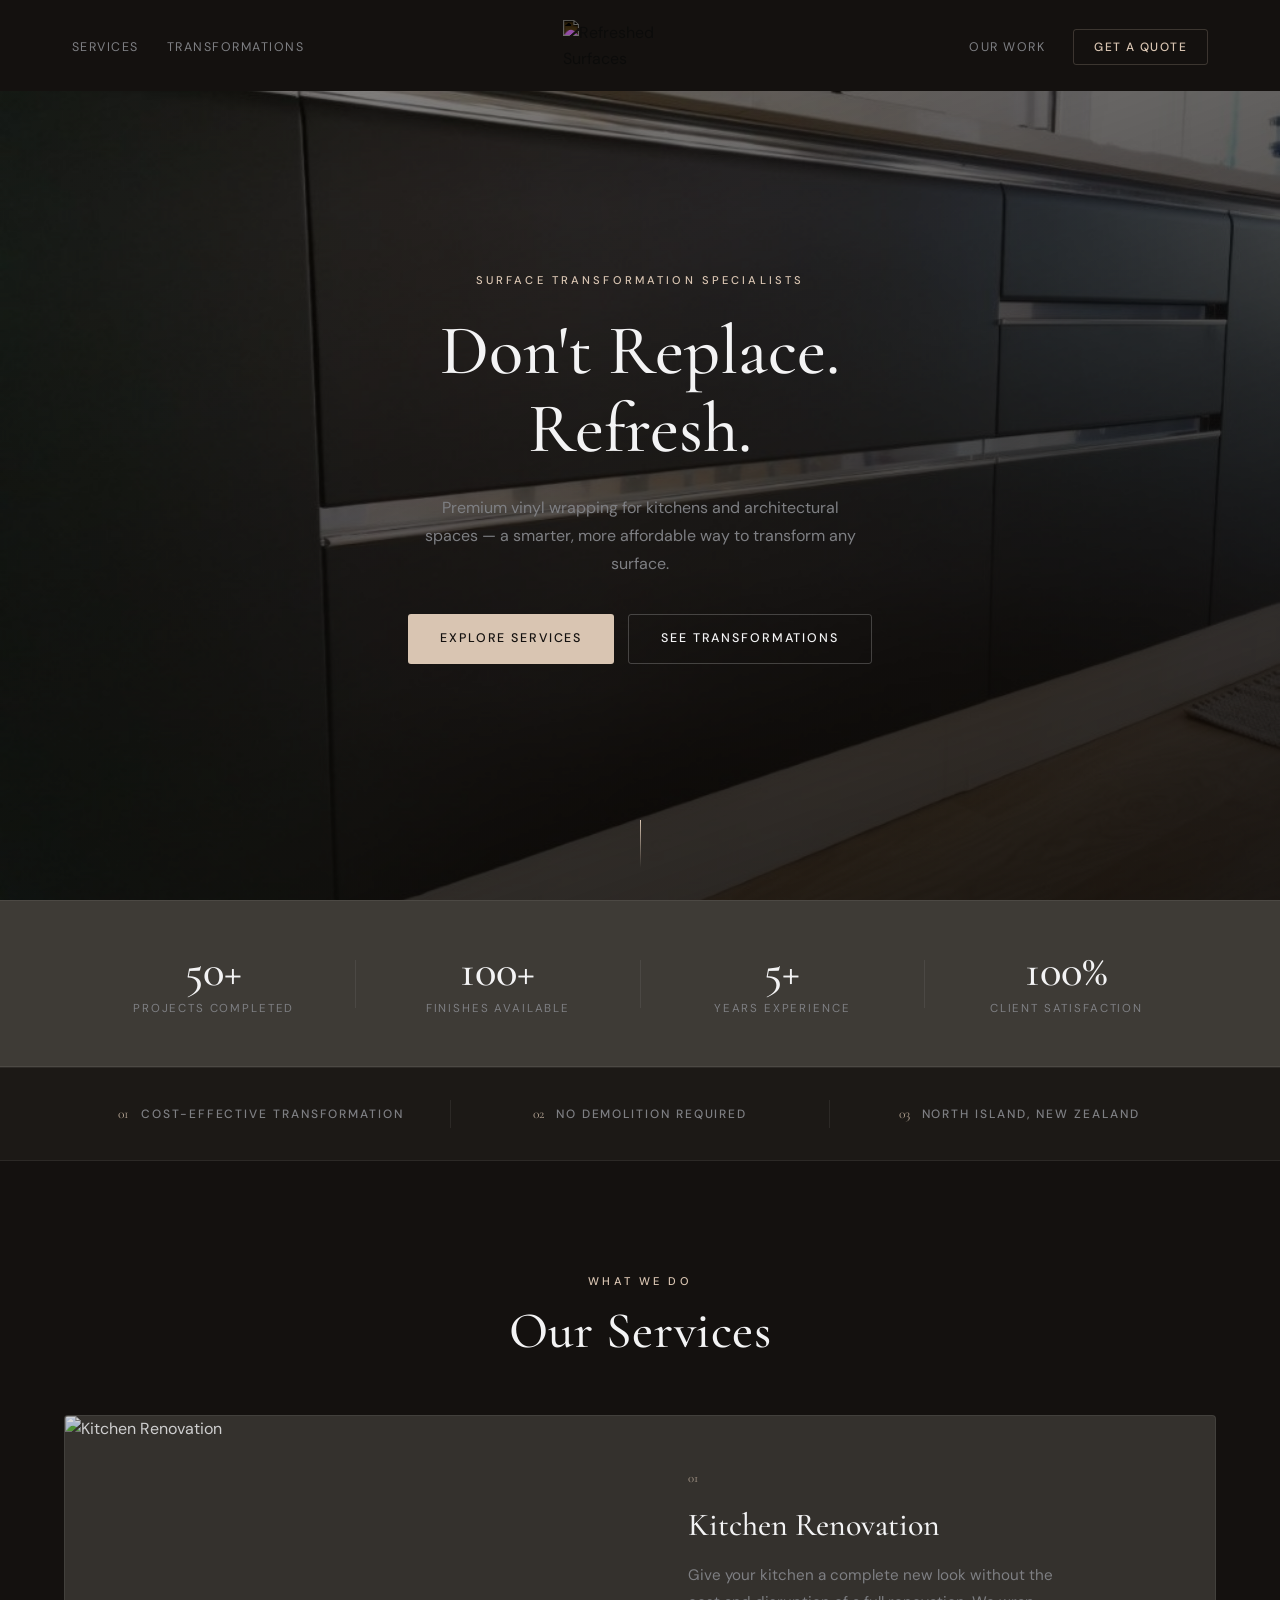
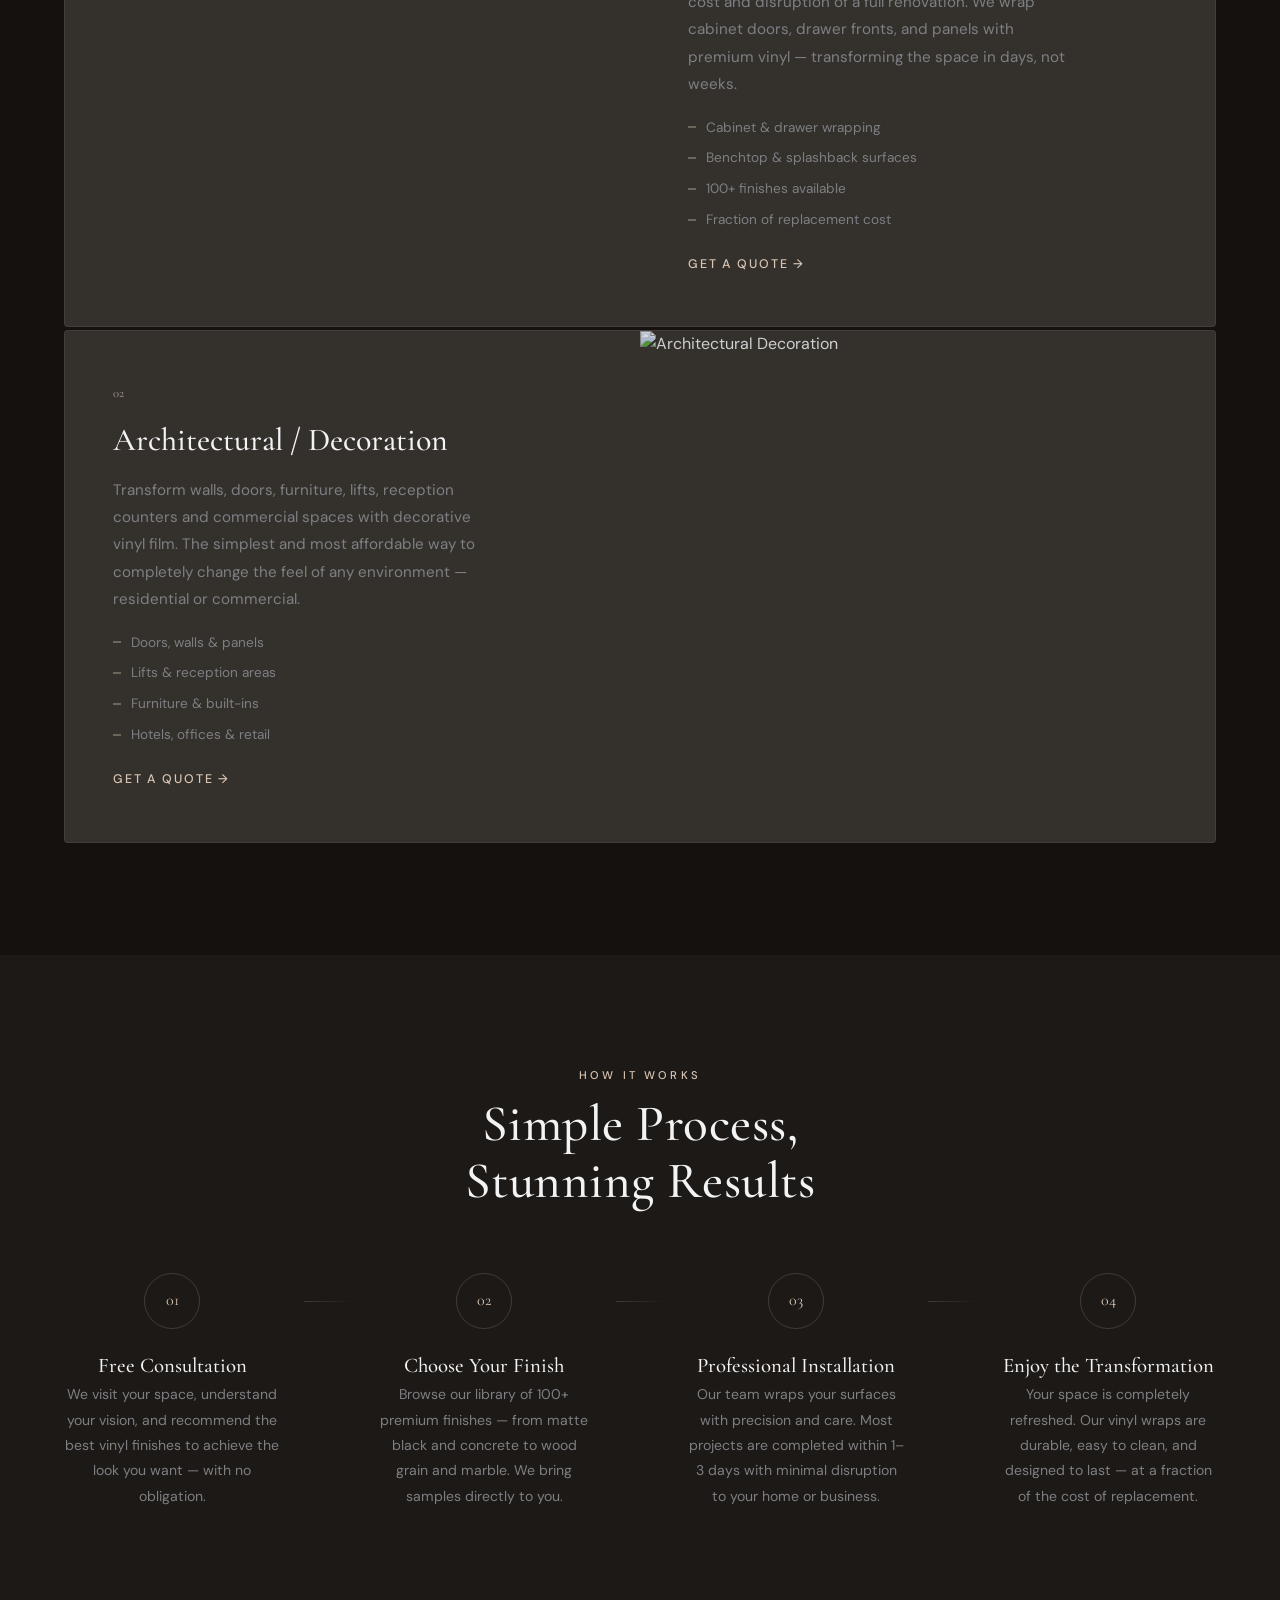
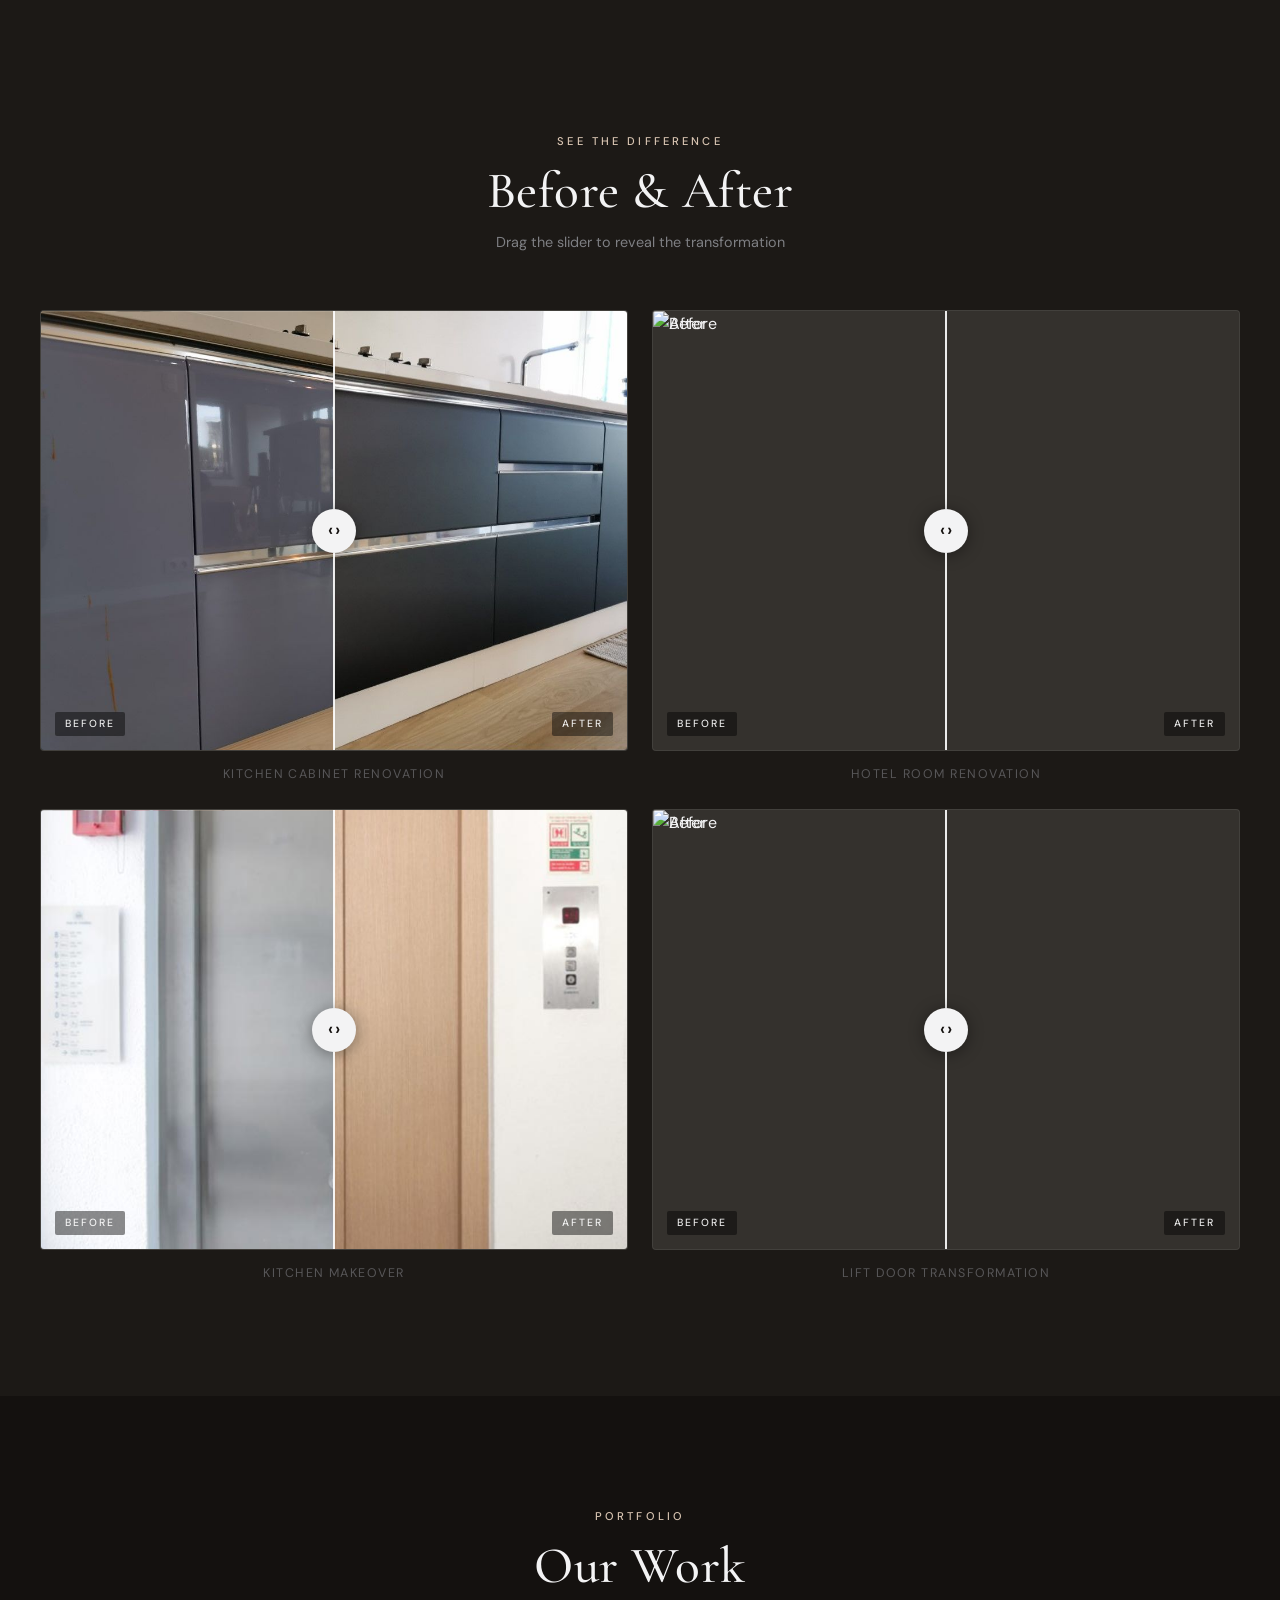
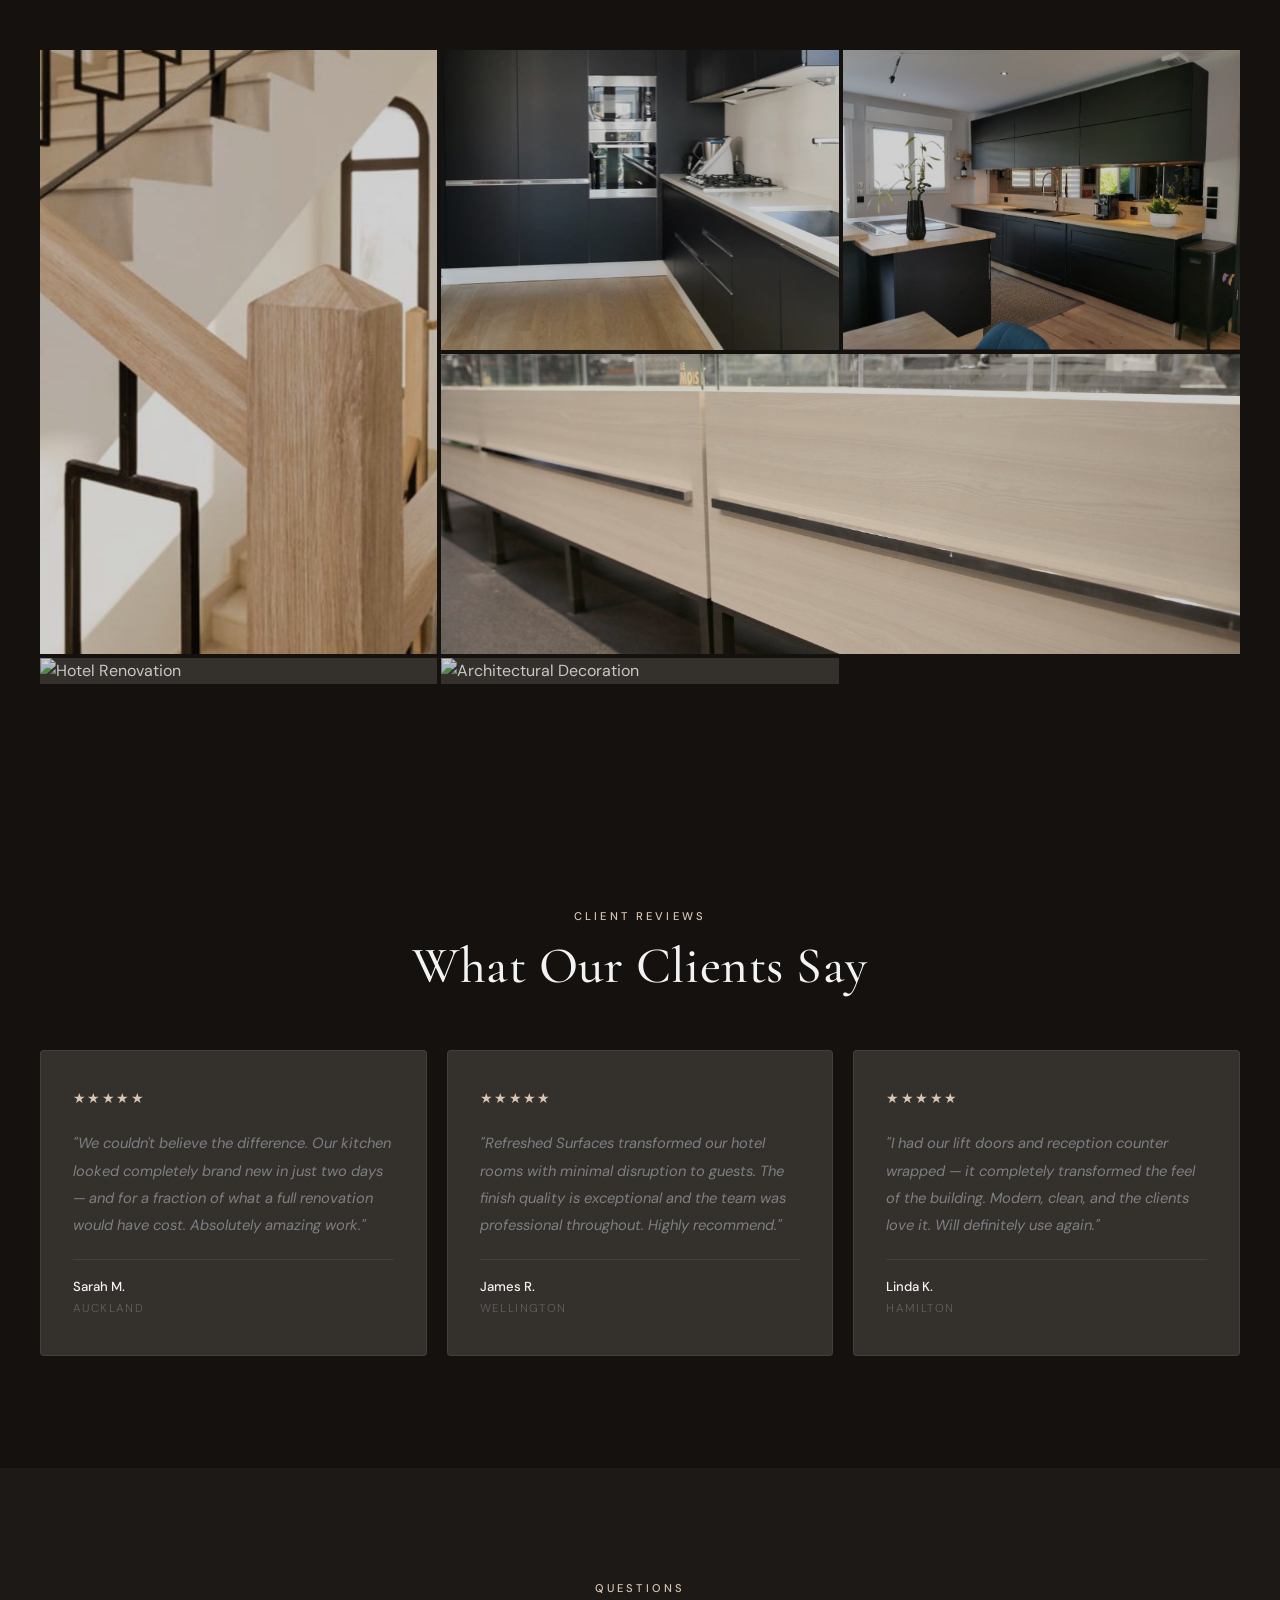
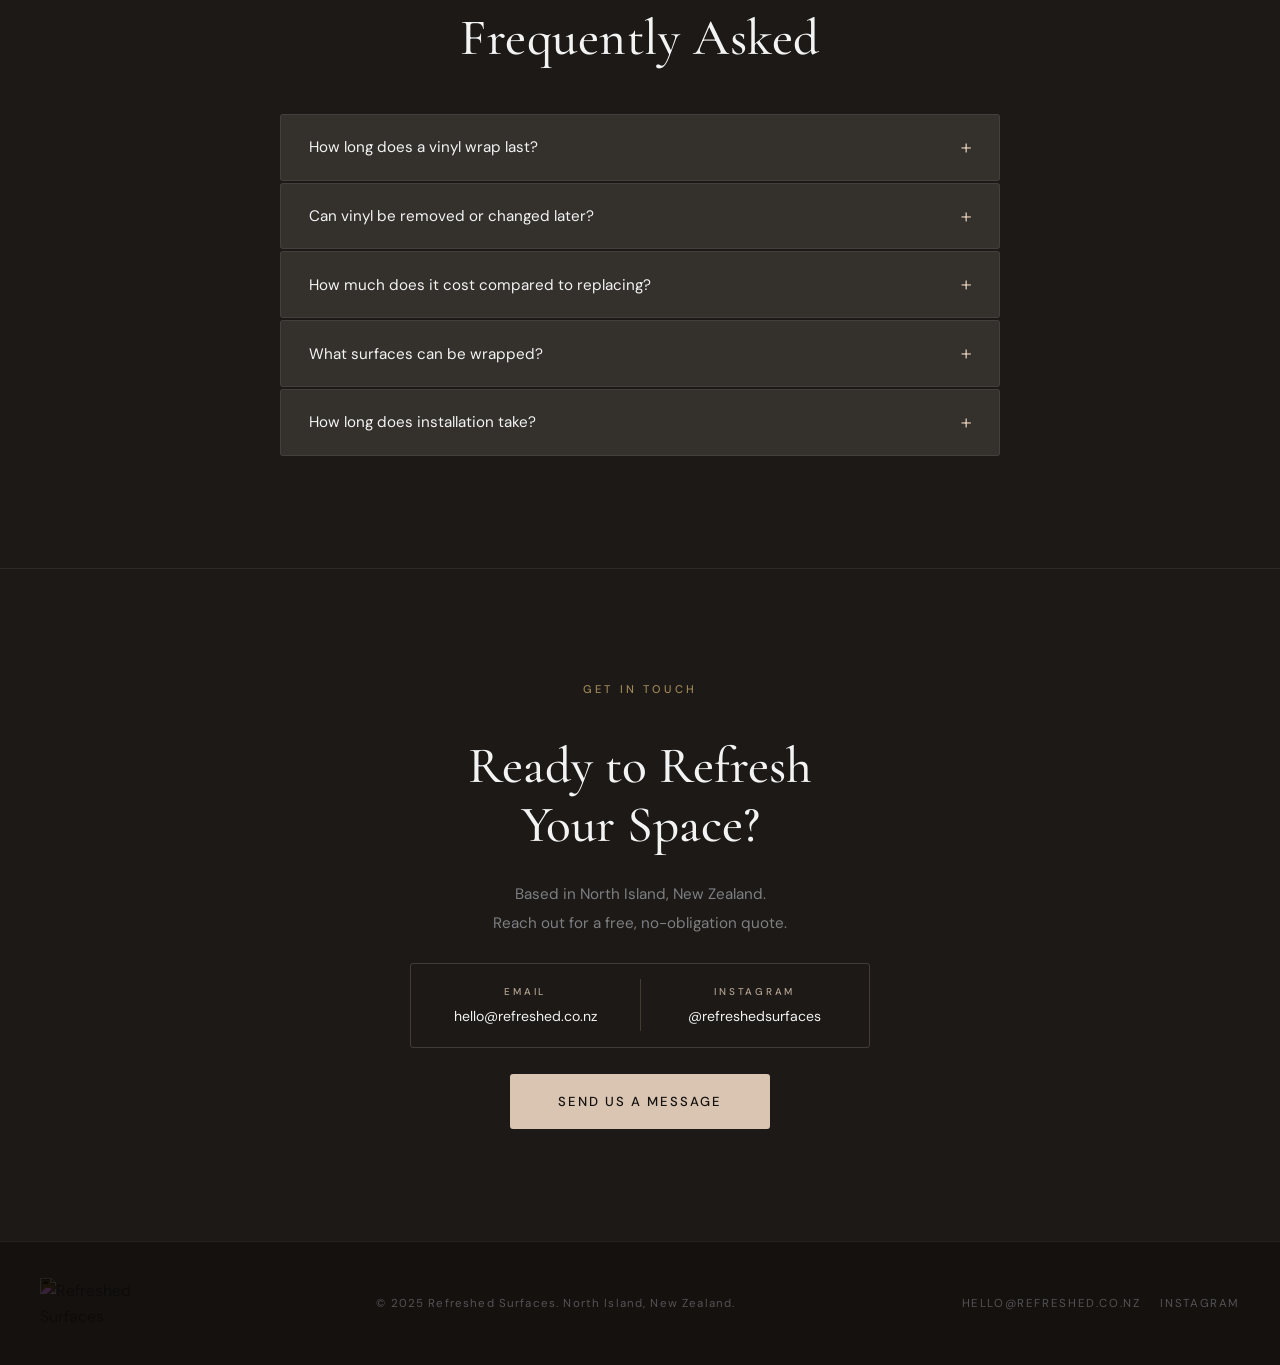
==== index1.html @ e53fcbc2 "correcao name files" ====
<!DOCTYPE html>
<html lang="en">
<head>
  <meta charset="UTF-8" />
  <meta name="viewport" content="width=device-width, initial-scale=1.0" />
  <title>Refreshed Surfaces — Surface Transformation Specialists</title>
  <meta name="description" content="Premium vinyl surface transformation for kitchens and architectural spaces. Serving North Island, New Zealand." />
  <link rel="preconnect" href="https://fonts.googleapis.com" />
  <link rel="preconnect" href="https://fonts.gstatic.com" crossorigin />
  <link href="https://fonts.googleapis.com/css2?family=Cormorant+Garamond:wght@400;500;600&family=DM+Sans:wght@300;400;500&display=swap" rel="stylesheet" />
  <link rel="stylesheet" href="css/styles.css" />
</head>
<body>

  <!-- ============================================================
       NAVBAR
  ============================================================ -->
  <nav class="navbar" id="navbar">
    <div class="nav-inner">
      <ul class="nav-links nav-links--left">
        <li><a href="#services" class="nav-link">Services</a></li>
        <li><a href="#transformations" class="nav-link">Transformations</a></li>
      </ul>
      <a href="#hero" class="nav-logo-wrap">
        <img src="images/logo/other-option/logo-black.svg" alt="Refreshed Surfaces" class="nav-logo" />
      </a>
      <ul class="nav-links nav-links--right">
        <li><a href="#work" class="nav-link">Our Work</a></li>
        <li><a href="#contact" class="nav-cta">Get a Quote</a></li>
      </ul>
      <button class="nav-hamburger" id="navHamburger" aria-label="Open menu">
        <span></span><span></span><span></span>
      </button>
    </div>
    <div class="nav-mobile" id="navMobile">
      <a href="#services" class="nav-mobile-link">Services</a>
      <a href="#transformations" class="nav-mobile-link">Transformations</a>
      <a href="#work" class="nav-mobile-link">Our Work</a>
      <a href="#contact" class="nav-mobile-link nav-mobile-cta">Get a Quote</a>
    </div>
  </nav>


  <!-- ============================================================
       SEÇÃO 1 — HERO (com parallax)
  ============================================================ -->
  <section class="hero" id="hero">
    <div class="hero-bg" id="heroBg">
      <img src="images/after_0.jpg" alt="Kitchen transformation" class="hero-bg-img" />
    </div>
    <div class="hero-overlay"></div>
    <div class="hero-content">
      <span class="eyebrow reveal">Surface Transformation Specialists</span>
      <h1 class="hero-title reveal">Don't Replace.<br/>Refresh.</h1>
      <p class="hero-subtitle reveal">Premium vinyl wrapping for kitchens and architectural spaces — a smarter, more affordable way to transform any surface.</p>
      <div class="hero-actions reveal">
        <a href="#services" class="btn btn--primary">Explore Services</a>
        <a href="#transformations" class="btn btn--ghost">See Transformations</a>
      </div>
    </div>
    <div class="scroll-indicator"><span class="scroll-line"></span></div>
  </section>


  <!-- ============================================================
       SEÇÃO 2 — STATS BAR
  ============================================================ -->
  <section class="stats reveal">
    <div class="stats-inner">
      <div class="stat-item">
        <span class="stat-number">50+</span>
        <span class="stat-label">Projects Completed</span>
      </div>
      <div class="stat-divider"></div>
      <div class="stat-item">
        <span class="stat-number">100+</span>
        <span class="stat-label">Finishes Available</span>
      </div>
      <div class="stat-divider"></div>
      <div class="stat-item">
        <span class="stat-number">5+</span>
        <span class="stat-label">Years Experience</span>
      </div>
      <div class="stat-divider"></div>
      <div class="stat-item">
        <span class="stat-number">100%</span>
        <span class="stat-label">Client Satisfaction</span>
      </div>
    </div>
  </section>


  <!-- ============================================================
       SEÇÃO 3 — STRIP
  ============================================================ -->
  <section class="strip">
    <div class="strip-inner">
      <div class="strip-item">
        <span class="strip-number">01</span>
        <span class="strip-text">Cost-Effective Transformation</span>
      </div>
      <div class="strip-divider"></div>
      <div class="strip-item">
        <span class="strip-number">02</span>
        <span class="strip-text">No Demolition Required</span>
      </div>
      <div class="strip-divider"></div>
      <div class="strip-item">
        <span class="strip-number">03</span>
        <span class="strip-text">North Island, New Zealand</span>
      </div>
    </div>
  </section>


  <!-- ============================================================
       SEÇÃO 4 — SERVICES
  ============================================================ -->
  <section class="services" id="services">
    <div class="section-header reveal">
      <span class="eyebrow">What We Do</span>
      <h2 class="section-title">Our Services</h2>
    </div>
    <div class="services-grid">
      <div class="service-card reveal">
        <div class="service-img-wrap">
          <img src="images/kitchen_renovation.jpg" alt="Kitchen Renovation" class="service-img" />
        </div>
        <div class="service-body">
          <span class="service-tag">01</span>
          <h3 class="service-title">Kitchen Renovation</h3>
          <p class="service-desc">Give your kitchen a complete new look without the cost and disruption of a full renovation. We wrap cabinet doors, drawer fronts, and panels with premium vinyl — transforming the space in days, not weeks.</p>
          <ul class="service-list">
            <li>Cabinet & drawer wrapping</li>
            <li>Benchtop & splashback surfaces</li>
            <li>100+ finishes available</li>
            <li>Fraction of replacement cost</li>
          </ul>
          <a href="mailto:hello@refreshed.co.nz" class="service-link">Get a Quote →</a>
        </div>
      </div>
      <div class="service-card service-card--alt reveal">
        <div class="service-img-wrap">
          <img src="images/architectural_decoration.jpg" alt="Architectural Decoration" class="service-img" />
        </div>
        <div class="service-body">
          <span class="service-tag">02</span>
          <h3 class="service-title">Architectural / Decoration</h3>
          <p class="service-desc">Transform walls, doors, furniture, lifts, reception counters and commercial spaces with decorative vinyl film. The simplest and most affordable way to completely change the feel of any environment — residential or commercial.</p>
          <ul class="service-list">
            <li>Doors, walls & panels</li>
            <li>Lifts & reception areas</li>
            <li>Furniture & built-ins</li>
            <li>Hotels, offices & retail</li>
          </ul>
          <a href="mailto:hello@refreshed.co.nz" class="service-link">Get a Quote →</a>
        </div>
      </div>
    </div>
  </section>


  <!-- ============================================================
       SEÇÃO 5 — PROCESS
  ============================================================ -->
  <section class="process" id="process">
    <div class="section-header reveal">
      <span class="eyebrow">How It Works</span>
      <h2 class="section-title">Simple Process,<br/>Stunning Results</h2>
    </div>
    <div class="process-grid">

      <div class="process-step reveal">
        <div class="process-number">01</div>
        <div class="process-body">
          <h3 class="process-title">Free Consultation</h3>
          <p class="process-desc">We visit your space, understand your vision, and recommend the best vinyl finishes to achieve the look you want — with no obligation.</p>
        </div>
      </div>

      <div class="process-connector"></div>

      <div class="process-step reveal">
        <div class="process-number">02</div>
        <div class="process-body">
          <h3 class="process-title">Choose Your Finish</h3>
          <p class="process-desc">Browse our library of 100+ premium finishes — from matte black and concrete to wood grain and marble. We bring samples directly to you.</p>
        </div>
      </div>

      <div class="process-connector"></div>

      <div class="process-step reveal">
        <div class="process-number">03</div>
        <div class="process-body">
          <h3 class="process-title">Professional Installation</h3>
          <p class="process-desc">Our team wraps your surfaces with precision and care. Most projects are completed within 1–3 days with minimal disruption to your home or business.</p>
        </div>
      </div>

      <div class="process-connector"></div>

      <div class="process-step reveal">
        <div class="process-number">04</div>
        <div class="process-body">
          <h3 class="process-title">Enjoy the Transformation</h3>
          <p class="process-desc">Your space is completely refreshed. Our vinyl wraps are durable, easy to clean, and designed to last — at a fraction of the cost of replacement.</p>
        </div>
      </div>

    </div>
  </section>


  <!-- ============================================================
       SEÇÃO 6 — BEFORE & AFTER SLIDERS
  ============================================================ -->
  <section class="transformations" id="transformations">
    <div class="section-header reveal">
      <span class="eyebrow">See the Difference</span>
      <h2 class="section-title">Before & After</h2>
      <p class="section-sub">Drag the slider to reveal the transformation</p>
    </div>
    <div class="sliders-grid">

      <div class="slider-wrap reveal">
        <div class="ba-slider">
          <div class="ba-after"><img src="images/after_0.jpg" alt="After" /></div>
          <div class="ba-before"><img src="images/before_0.jpg" alt="Before" /></div>
          <div class="ba-handle"><div class="ba-line"></div><div class="ba-circle"><span class="ba-arrow">‹</span><span class="ba-arrow">›</span></div><div class="ba-line"></div></div>
          <span class="ba-label ba-label--before">Before</span>
          <span class="ba-label ba-label--after">After</span>
        </div>
        <p class="slider-caption">Kitchen Cabinet Renovation</p>
      </div>

      <div class="slider-wrap reveal">
        <div class="ba-slider">
          <div class="ba-after"><img src="images/after_1.jpg" alt="After" /></div>
          <div class="ba-before"><img src="images/before_1.jpg" alt="Before" /></div>
          <div class="ba-handle"><div class="ba-line"></div><div class="ba-circle"><span class="ba-arrow">‹</span><span class="ba-arrow">›</span></div><div class="ba-line"></div></div>
          <span class="ba-label ba-label--before">Before</span>
          <span class="ba-label ba-label--after">After</span>
        </div>
        <p class="slider-caption">Hotel Room Renovation</p>
      </div>

      <div class="slider-wrap reveal">
        <div class="ba-slider">
          <div class="ba-after"><img src="images/after_4.jpg" alt="After" /></div>
          <div class="ba-before"><img src="images/before_4.jpg" alt="Before" /></div>
          <div class="ba-handle"><div class="ba-line"></div><div class="ba-circle"><span class="ba-arrow">‹</span><span class="ba-arrow">›</span></div><div class="ba-line"></div></div>
          <span class="ba-label ba-label--before">Before</span>
          <span class="ba-label ba-label--after">After</span>
        </div>
        <p class="slider-caption">Kitchen Makeover</p>
      </div>

      <div class="slider-wrap reveal">
        <div class="ba-slider">
          <div class="ba-after"><img src="images/after_7.jpg" alt="After" /></div>
          <div class="ba-before"><img src="images/before_7.jpg" alt="Before" /></div>
          <div class="ba-handle"><div class="ba-line"></div><div class="ba-circle"><span class="ba-arrow">‹</span><span class="ba-arrow">›</span></div><div class="ba-line"></div></div>
          <span class="ba-label ba-label--before">Before</span>
          <span class="ba-label ba-label--after">After</span>
        </div>
        <p class="slider-caption">Lift Door Transformation</p>
      </div>

    </div>
  </section>


  <!-- ============================================================
       SEÇÃO 7 — OUR WORK (galeria com lightbox e hover)
  ============================================================ -->
  <section class="work" id="work">
    <div class="section-header reveal">
      <span class="eyebrow">Portfolio</span>
      <h2 class="section-title">Our Work</h2>
    </div>
    <div class="gallery-grid">

      <div class="gallery-item gallery-item--tall reveal" data-caption="Staircase Wrap">
        <img src="images/after_3.jpg" alt="Staircase Wrap" class="gallery-img" />
        <div class="gallery-hover">
          <span class="gallery-hover-label">Staircase Wrap</span>
          <span class="gallery-hover-icon">↗</span>
        </div>
      </div>

      <div class="gallery-item reveal" data-caption="Kitchen Renovation">
        <img src="images/after_5.jpg" alt="Kitchen Renovation" class="gallery-img" />
        <div class="gallery-hover">
          <span class="gallery-hover-label">Kitchen Renovation</span>
          <span class="gallery-hover-icon">↗</span>
        </div>
      </div>

      <div class="gallery-item reveal" data-caption="Cabinet Wrap">
        <img src="images/after_8.jpg" alt="Cabinet Wrap" class="gallery-img" />
        <div class="gallery-hover">
          <span class="gallery-hover-label">Cabinet Wrap</span>
          <span class="gallery-hover-icon">↗</span>
        </div>
      </div>

      <div class="gallery-item gallery-item--wide reveal" data-caption="Full Kitchen Transformation">
        <img src="images/after_2.jpg" alt="Full Kitchen" class="gallery-img" />
        <div class="gallery-hover">
          <span class="gallery-hover-label">Full Kitchen Transformation</span>
          <span class="gallery-hover-icon">↗</span>
        </div>
      </div>

      <div class="gallery-item reveal" data-caption="Hotel Renovation">
        <img src="images/after_6.jpg" alt="Hotel Renovation" class="gallery-img" />
        <div class="gallery-hover">
          <span class="gallery-hover-label">Hotel Renovation</span>
          <span class="gallery-hover-icon">↗</span>
        </div>
      </div>

      <div class="gallery-item reveal" data-caption="Architectural Decoration">
        <img src="images/after_1.jpg" alt="Architectural Decoration" class="gallery-img" />
        <div class="gallery-hover">
          <span class="gallery-hover-label">Architectural Decoration</span>
          <span class="gallery-hover-icon">↗</span>
        </div>
      </div>

    </div>
  </section>


  <!-- ============================================================
       SEÇÃO 8 — TESTIMONIALS
  ============================================================ -->
  <section class="testimonials" id="testimonials">
    <div class="section-header reveal">
      <span class="eyebrow">Client Reviews</span>
      <h2 class="section-title">What Our Clients Say</h2>
    </div>
    <div class="testimonials-grid">

      <div class="testimonial-card reveal">
        <div class="testimonial-stars">★★★★★</div>
        <p class="testimonial-text">"We couldn't believe the difference. Our kitchen looked completely brand new in just two days — and for a fraction of what a full renovation would have cost. Absolutely amazing work."</p>
        <div class="testimonial-author">
          <span class="testimonial-name">Sarah M.</span>
          <span class="testimonial-location">Auckland</span>
        </div>
      </div>

      <div class="testimonial-card reveal">
        <div class="testimonial-stars">★★★★★</div>
        <p class="testimonial-text">"Refreshed Surfaces transformed our hotel rooms with minimal disruption to guests. The finish quality is exceptional and the team was professional throughout. Highly recommend."</p>
        <div class="testimonial-author">
          <span class="testimonial-name">James R.</span>
          <span class="testimonial-location">Wellington</span>
        </div>
      </div>

      <div class="testimonial-card reveal">
        <div class="testimonial-stars">★★★★★</div>
        <p class="testimonial-text">"I had our lift doors and reception counter wrapped — it completely transformed the feel of the building. Modern, clean, and the clients love it. Will definitely use again."</p>
        <div class="testimonial-author">
          <span class="testimonial-name">Linda K.</span>
          <span class="testimonial-location">Hamilton</span>
        </div>
      </div>

    </div>
  </section>


  <!-- ============================================================
       SEÇÃO 9 — FAQ
  ============================================================ -->
  <section class="faq" id="faq">
    <div class="section-header reveal">
      <span class="eyebrow">Questions</span>
      <h2 class="section-title">Frequently Asked</h2>
    </div>
    <div class="faq-list">

      <div class="faq-item reveal">
        <button class="faq-question">
          <span>How long does a vinyl wrap last?</span>
          <span class="faq-icon">+</span>
        </button>
        <div class="faq-answer">
          <p>With proper care, a professional vinyl wrap can last 5–10 years. Our wraps are UV-resistant, moisture-proof, and easy to clean — making them ideal for kitchens and high-traffic areas.</p>
        </div>
      </div>

      <div class="faq-item reveal">
        <button class="faq-question">
          <span>Can vinyl be removed or changed later?</span>
          <span class="faq-icon">+</span>
        </button>
        <div class="faq-answer">
          <p>Yes. One of the biggest advantages of vinyl wrapping is that it's fully removable. If you want to change the colour or finish down the track, we can remove the old wrap and apply a new one without damaging the surface underneath.</p>
        </div>
      </div>

      <div class="faq-item reveal">
        <button class="faq-question">
          <span>How much does it cost compared to replacing?</span>
          <span class="faq-icon">+</span>
        </button>
        <div class="faq-answer">
          <p>Vinyl wrapping typically costs 60–80% less than full replacement. A kitchen cabinet wrap, for example, can cost a fraction of new cabinetry — with results that are visually indistinguishable.</p>
        </div>
      </div>

      <div class="faq-item reveal">
        <button class="faq-question">
          <span>What surfaces can be wrapped?</span>
          <span class="faq-icon">+</span>
        </button>
        <div class="faq-answer">
          <p>We can wrap almost any flat or slightly curved surface — kitchen cabinets, drawer fronts, doors, walls, furniture, lift interiors, reception counters, and more. If you're unsure, just ask us during your free consultation.</p>
        </div>
      </div>

      <div class="faq-item reveal">
        <button class="faq-question">
          <span>How long does installation take?</span>
          <span class="faq-icon">+</span>
        </button>
        <div class="faq-answer">
          <p>Most residential kitchen projects take 1–2 days. Larger commercial projects may take 3–5 days. We work efficiently to minimise disruption to your home or business.</p>
        </div>
      </div>

    </div>
  </section>


  <!-- ============================================================
       SEÇÃO 10 — CONTACT
  ============================================================ -->
  <section class="contact" id="contact">
    <div class="contact-inner reveal">
      <span class="eyebrow eyebrow--light">Get In Touch</span>
      <h2 class="contact-title">Ready to Refresh<br/>Your Space?</h2>
      <p class="contact-sub">Based in North Island, New Zealand.<br/>Reach out for a free, no-obligation quote.</p>
      <div class="contact-links">
        <a href="mailto:hello@refreshed.co.nz" class="contact-link">
          <span class="contact-link-label">Email</span>
          <span class="contact-link-value">hello@refreshed.co.nz</span>
        </a>
        <div class="contact-sep"></div>
        <a href="https://instagram.com/refreshedsurfaces" target="_blank" class="contact-link">
          <span class="contact-link-label">Instagram</span>
          <span class="contact-link-value">@refreshedsurfaces</span>
        </a>
      </div>
      <a href="mailto:hello@refreshed.co.nz" class="btn btn--primary btn--large">Send Us a Message</a>
    </div>
  </section>


  <!-- ============================================================
       FOOTER
  ============================================================ -->
  <footer class="footer">
    <div class="footer-inner">
      <img src="images/logo/Logo-White.svg" alt="Refreshed Surfaces" class="footer-logo" />
      <span class="footer-copy">© 2025 Refreshed Surfaces. North Island, New Zealand.</span>
      <div class="footer-links">
        <a href="mailto:hello@refreshed.co.nz" class="footer-link">hello@refreshed.co.nz</a>
        <a href="https://instagram.com/refreshedsurfaces" target="_blank" class="footer-link">Instagram</a>
      </div>
    </div>
  </footer>


  <!-- ============================================================
       LIGHTBOX (overlay para galeria)
  ============================================================ -->
  <div class="lightbox" id="lightbox">
    <button class="lightbox-close" id="lightboxClose">✕</button>
    <button class="lightbox-prev" id="lightboxPrev">‹</button>
    <button class="lightbox-next" id="lightboxNext">›</button>
    <div class="lightbox-img-wrap">
      <img src="" alt="" class="lightbox-img" id="lightboxImg" />
    </div>
    <span class="lightbox-caption" id="lightboxCaption"></span>
  </div>


  <!-- ============================================================
       JAVASCRIPT
  ============================================================ -->
  <script>

    /* ============================================================
       NAVBAR — fundo sólido ao rolar
    ============================================================ */
    const navbar = document.getElementById('navbar');
    window.addEventListener('scroll', () => {
      navbar.classList.toggle('navbar--scrolled', window.scrollY > 60);
    });

    /* ============================================================
       HAMBURGER MENU
    ============================================================ */
    const hamburger = document.getElementById('navHamburger');
    const mobileMenu = document.getElementById('navMobile');
    hamburger.addEventListener('click', () => {
      mobileMenu.classList.toggle('nav-mobile--open');
      hamburger.classList.toggle('nav-hamburger--open');
    });
    document.querySelectorAll('.nav-mobile-link').forEach(link => {
      link.addEventListener('click', () => {
        mobileMenu.classList.remove('nav-mobile--open');
        hamburger.classList.remove('nav-hamburger--open');
      });
    });

    /* Parallax removido — causava conflito com navbar fixed */

    /* ============================================================
       SCROLL REVEAL — elementos aparecem ao entrar na tela
    ============================================================ */
    const revealObserver = new IntersectionObserver((entries) => {
      entries.forEach(entry => {
        if (entry.isIntersecting) {
          entry.target.classList.add('revealed');
          revealObserver.unobserve(entry.target);
        }
      });
    }, { threshold: 0.12 });

    document.querySelectorAll('.reveal').forEach(el => revealObserver.observe(el));

    /* ============================================================
       BEFORE/AFTER SLIDER
    ============================================================ */
    document.querySelectorAll('.ba-slider').forEach(slider => {
      const beforeDiv = slider.querySelector('.ba-before');
      const handle    = slider.querySelector('.ba-handle');
      let dragging    = false;

      setPosition(50);

      function setPosition(pct) {
        beforeDiv.style.clipPath = `inset(0 ${100 - pct}% 0 0)`;
        handle.style.left = pct + '%';
        slider.querySelector('.ba-label--before').style.opacity = pct < 15 ? '0' : '1';
        slider.querySelector('.ba-label--after').style.opacity  = pct > 85 ? '0' : '1';
      }

      function getPercent(e) {
        const rect = slider.getBoundingClientRect();
        const clientX = e.touches ? e.touches[0].clientX : e.clientX;
        return Math.min(Math.max(((clientX - rect.left) / rect.width) * 100, 1), 99);
      }

      slider.addEventListener('mousedown', e => { dragging = true; setPosition(getPercent(e)); });
      window.addEventListener('mouseup',   () => dragging = false);
      window.addEventListener('mousemove', e => { if (dragging) setPosition(getPercent(e)); });
      slider.addEventListener('touchstart', e => { dragging = true; setPosition(getPercent(e)); }, { passive: true });
      window.addEventListener('touchend',   () => dragging = false);
      window.addEventListener('touchmove',  e => {
        if (!dragging) return;
        e.preventDefault();
        setPosition(getPercent(e));
      }, { passive: false });
    });

    /* ============================================================
       LIGHTBOX — galeria
    ============================================================ */
    const lightbox        = document.getElementById('lightbox');
    const lightboxImg     = document.getElementById('lightboxImg');
    const lightboxCaption = document.getElementById('lightboxCaption');
    const lightboxClose   = document.getElementById('lightboxClose');
    const lightboxPrev    = document.getElementById('lightboxPrev');
    const lightboxNext    = document.getElementById('lightboxNext');

    const galleryItems = Array.from(document.querySelectorAll('.gallery-item'));
    let currentIndex = 0;

    function openLightbox(index) {
      currentIndex = index;
      const item    = galleryItems[index];
      const img     = item.querySelector('.gallery-img');
      const caption = item.dataset.caption || '';
      lightboxImg.src         = img.src;
      lightboxImg.alt         = caption;
      lightboxCaption.textContent = caption;
      lightbox.classList.add('lightbox--open');
      document.body.style.overflow = 'hidden';
    }

    function closeLightbox() {
      lightbox.classList.remove('lightbox--open');
      document.body.style.overflow = '';
    }

    function showPrev() {
      currentIndex = (currentIndex - 1 + galleryItems.length) % galleryItems.length;
      openLightbox(currentIndex);
    }

    function showNext() {
      currentIndex = (currentIndex + 1) % galleryItems.length;
      openLightbox(currentIndex);
    }

    /* Clique em cada item da galeria */
    galleryItems.forEach((item, index) => {
      item.addEventListener('click', () => openLightbox(index));
    });

    lightboxClose.addEventListener('click', closeLightbox);
    lightboxPrev.addEventListener('click', showPrev);
    lightboxNext.addEventListener('click', showNext);

    /* Fecha ao clicar fora da imagem */
    lightbox.addEventListener('click', e => {
      if (e.target === lightbox) closeLightbox();
    });

    /* Teclas do teclado */
    document.addEventListener('keydown', e => {
      if (!lightbox.classList.contains('lightbox--open')) return;
      if (e.key === 'Escape')     closeLightbox();
      if (e.key === 'ArrowLeft')  showPrev();
      if (e.key === 'ArrowRight') showNext();
    });

    /* ============================================================
       FAQ — accordion abre/fecha
    ============================================================ */
    document.querySelectorAll('.faq-question').forEach(btn => {
      btn.addEventListener('click', () => {
        const item    = btn.closest('.faq-item');
        const isOpen  = item.classList.contains('faq-item--open');

        /* Fecha todos */
        document.querySelectorAll('.faq-item').forEach(i => i.classList.remove('faq-item--open'));

        /* Abre o clicado (se não estava aberto) */
        if (!isOpen) item.classList.add('faq-item--open');
      });
    });

  </script>

</body>
</html>
---- css/styles.css ----
/* ================================================================
   REFRESHED SURFACES — styles.css
   Tema: Dark Warm — Ebony, Dusty Olive, Camel, Almond Cream
   Fontes: Cormorant Garamond (títulos) + DM Sans (corpo)
   Seções:
   1.  Variáveis globais
   2.  Reset e base
   3.  Utilitários
   4.  Navbar
   5.  Hero
   6.  Strip
   7.  Services
   8.  Before & After Sliders
   9.  Our Work (galeria)
   10. Contact
   11. Footer
   12. Animações
   13. Responsivo mobile
================================================================ */


/* ================================================================
   SEÇÃO 1 — VARIÁVEIS GLOBAIS
================================================================ */
:root {
  /* --- Cores ---
     #14110f — Onyx       → fundo principal
     #34312d — Graphite   → cards
     #7e7f83 — Grey       → texto secundário
     #d9c5b2 — Pale Oak   → accent / destaques
     #f3f3f4 — Platinum   → texto principal
  */
  --bg:           #14110f;                       /* Fundo principal — Onyx */
  --bg-soft:      #1c1916;                       /* Fundo alternado — Onyx claro */
  --bg-card:      #34312d;                       /* Fundo dos cards — Graphite */
  --bg-surface:   #3e3b36;                       /* Superfícies elevadas — Graphite claro */

  --gold:         #d9c5b2;                       /* Accent principal — Pale Oak */
  --gold-light:   #e8d8c8;                       /* Hover — Pale Oak claro */
  --gold-dim:     rgba(217, 197, 178, 0.13);

  --cream:        #f3f3f4;                       /* Texto principal — Platinum */
  --text-mid:     #7e7f83;                       /* Texto secundário — Grey */
  --text-muted:   rgba(126, 127, 131, 0.60);     /* Texto terciário */
  --border:       rgba(217, 197, 178, 0.20);     /* Borda Pale Oak sutil */
  --border-soft:  rgba(243, 243, 244, 0.07);     /* Borda muito sutil */

  /* --- Fontes --- */
  --font-display: 'Cormorant Garamond', Georgia, serif; /* Títulos elegantes */
  --font-body:    'DM Sans', sans-serif;                /* Corpo legível */

  /* --- Outros --- */
  --ease:         cubic-bezier(0.25, 0.46, 0.45, 0.94);
  --tr:           0.35s var(--ease);
  --max:          1200px;
  --pad:          112px 24px;
}


/* ================================================================
   SEÇÃO 2 — RESET E BASE
================================================================ */
*, *::before, *::after { box-sizing: border-box; margin: 0; padding: 0; }
html { scroll-behavior: smooth; }
body {
  background-color: var(--bg);
  color: var(--cream);
  font-family: var(--font-body);
  font-size: 16px;
  line-height: 1.6;
  -webkit-font-smoothing: antialiased;
  overflow-x: hidden;
  padding-top: 0;                       /* Navbar é fixed, não empurra o conteúdo */
}
a { text-decoration: none; color: inherit; }
img { display: block; max-width: 100%; }
ul { list-style: none; }


/* ================================================================
   SEÇÃO 3 — UTILITÁRIOS
================================================================ */

/* Eyebrow — label pequena acima de títulos */
.eyebrow {
  display: block;
  font-family: var(--font-body);
  font-size: 0.7rem;
  font-weight: 500;
  letter-spacing: 0.28em;
  text-transform: uppercase;
  color: var(--gold);
  margin-bottom: 12px;
}
.eyebrow--light { color: rgba(200, 169, 110, 0.75); }

/* Cabeçalho de seção */
.section-header {
  text-align: center;
  margin-bottom: 56px;
}
.section-title {
  font-family: var(--font-display);
  font-size: clamp(2.2rem, 4vw, 3.2rem);
  font-weight: 500;
  color: var(--cream);
  letter-spacing: 0.01em;
  line-height: 1.1;
}
.section-sub {
  margin-top: 12px;
  font-size: 0.9rem;
  font-weight: 400;
  color: var(--text-mid);
}

/* Botões */
.btn {
  display: inline-flex;
  align-items: center;
  justify-content: center;
  font-family: var(--font-body);
  font-size: 0.78rem;
  font-weight: 500;
  letter-spacing: 0.15em;
  text-transform: uppercase;
  padding: 14px 32px;
  border-radius: 3px;
  transition: var(--tr);
  cursor: pointer;
}
.btn--primary {
  background-color: var(--gold);
  color: #14110f;
}
.btn--primary:hover { background-color: var(--gold-light); color: #14110f; }

.btn--ghost {
  border: 1px solid rgba(243, 243, 244, 0.22);
  color: var(--cream);
}
.btn--ghost:hover {
  border-color: var(--gold);
  color: var(--gold);
}
.btn--large { padding: 17px 48px; font-size: 0.82rem; }


/* ================================================================
   SEÇÃO 4 — NAVBAR
================================================================ */
.navbar {
  position: fixed;
  top: 0;
  left: 0;
  right: 0;
  width: 100%;
  z-index: 9999;
  background: #14110f;
}
.navbar--scrolled {
  background: #14110f;
}

.nav-inner {
  max-width: var(--max);
  margin: 0 auto;
  display: flex;
  align-items: center;
  justify-content: space-between;
  padding: 20px 32px;
}

.nav-logo { width: 148px; height: auto; filter: invert(1) sepia(0.1) brightness(0.88); transition: opacity 0.3s; }
.nav-logo:hover { opacity: 0.75; }

.nav-links { display: flex; align-items: center; gap: 28px; }

.nav-link {
  font-family: var(--font-body);
  font-size: 0.78rem;
  font-weight: 400;
  letter-spacing: 0.12em;
  text-transform: uppercase;
  color: #7e7f83;
  transition: color var(--tr);
}
.nav-link:hover { color: #f3f3f4; }

.nav-cta {
  font-family: var(--font-body);
  font-size: 0.75rem;
  font-weight: 500;
  letter-spacing: 0.12em;
  text-transform: uppercase;
  color: var(--gold);
  border: 1px solid var(--border);
  padding: 9px 20px;
  border-radius: 3px;
  transition: var(--tr);
}
.nav-cta:hover { background-color: var(--gold-dim); border-color: var(--gold); }

.nav-hamburger { display: none; flex-direction: column; gap: 5px; background: none; border: none; cursor: pointer; padding: 4px; }
.nav-hamburger span { display: block; width: 22px; height: 1.5px; background-color: var(--cream); transition: var(--tr); transform-origin: center; }
.nav-hamburger--open span:nth-child(1) { transform: translateY(6.5px) rotate(45deg); }
.nav-hamburger--open span:nth-child(2) { opacity: 0; }
.nav-hamburger--open span:nth-child(3) { transform: translateY(-6.5px) rotate(-45deg); }

.nav-mobile { display: none; flex-direction: column; background: #14110f; padding: 0 24px 20px; border-top: 1px solid var(--border-soft); overflow: hidden; max-height: 0; transition: max-height 0.4s ease; }
.nav-mobile--open { max-height: 400px; }
.nav-mobile-link { font-size: 0.85rem; font-weight: 400; letter-spacing: 0.16em; text-transform: uppercase; color: #7e7f83; padding: 15px 0; border-bottom: 1px solid var(--border-soft); transition: color var(--tr); }
.nav-mobile-link:hover { color: #f3f3f4; }
.nav-mobile-cta { color: var(--gold); border-bottom: none; }


/* ================================================================
   SEÇÃO 5 — HERO
================================================================ */
.hero {
  position: relative;
  width: 100%;
  height: 100vh;
  min-height: 620px;
  display: flex;
  align-items: center;
  justify-content: center;
}
.hero-bg {
  position: fixed;                     /* Fixed junto com a navbar — fica no lugar */
  inset: 0;
  z-index: -1;                         /* Atrás de tudo */
}
.hero-bg-img {
  width: 100%; height: 100%;
  object-fit: cover; object-position: center;
}
.hero-overlay {
  position: absolute; inset: 0; z-index: 1;
  /* Overlay mais escuro compensa a remoção do filter na imagem */
  background: linear-gradient(160deg, rgba(14,11,9,0.45) 0%, rgba(14,11,9,0.72) 55%, rgba(14,11,9,0.90) 100%);
}
.hero-content {
  position: relative; z-index: 2;
  text-align: center;
  max-width: 780px;
  /* padding vertical garante que tudo fica visível mesmo em telas baixas */
  padding: clamp(80px, 12vh, 120px) 32px clamp(60px, 8vh, 80px);
  display: flex; flex-direction: column; align-items: center;
  gap: 0;                                  /* Gap individual por elemento abaixo */
}
.hero-content .eyebrow {
  margin-bottom: clamp(16px, 2.5vh, 28px); /* Espaço após eyebrow */
}
.hero-title {
  font-family: var(--font-display);
  font-size: clamp(2.8rem, 5.5vw, 5rem);
  font-weight: 500;
  line-height: 1.1;
  color: var(--cream);
  white-space: nowrap;
  margin-bottom: clamp(20px, 3vh, 36px);   /* Espaço após título */
  animation: fadeUp 0.9s ease 0.3s both;
}
.hero-subtitle {
  font-size: 1rem;
  font-weight: 400;
  line-height: 1.75;
  color: var(--text-mid);
  max-width: 440px;
  margin-bottom: clamp(28px, 4vh, 48px);   /* Espaço após subtítulo */
  animation: fadeUp 0.9s ease 0.5s both;
}
.hero-actions { display: flex; gap: 14px; flex-wrap: wrap; justify-content: center; animation: fadeUp 0.9s ease 0.7s both; }

.scroll-indicator { position: absolute; bottom: 32px; left: 50%; transform: translateX(-50%); z-index: 2; animation: fadeUp 0.9s ease 1s both; }
.scroll-line { display: block; width: 1px; height: 48px; background: linear-gradient(to bottom, var(--gold), transparent); animation: scrollPulse 2.5s ease-in-out infinite; }


/* ================================================================
   SEÇÃO 6 — STRIP
================================================================ */
.strip {
  background-color: var(--bg-soft);
  border-top: 1px solid var(--border-soft);
  border-bottom: 1px solid var(--border-soft);
}
.strip-inner {
  max-width: var(--max); margin: 0 auto;
  padding: 32px 32px;
  display: flex; align-items: center; justify-content: center;
}
.strip-item { display: flex; align-items: center; gap: 12px; flex: 1; justify-content: center; }
.strip-number { font-family: var(--font-display); font-size: 0.85rem; color: var(--gold); opacity: 0.8; }
.strip-text { font-size: 0.75rem; font-weight: 500; letter-spacing: 0.16em; text-transform: uppercase; color: var(--text-mid); }
.strip-divider { width: 1px; height: 28px; background-color: var(--border-soft); flex-shrink: 0; }


/* ================================================================
   SEÇÃO 7 — SERVICES
================================================================ */
.services {
  padding: var(--pad);
  max-width: var(--max);
  margin: 0 auto;
}
.services-grid { display: flex; flex-direction: column; gap: 3px; }

.service-card {
  display: grid;
  grid-template-columns: 1fr 1fr;
  min-height: 500px;
  background-color: var(--bg-card);
  border: 1px solid var(--border-soft);
  border-radius: 4px;
  overflow: hidden;
}
.service-card--alt { direction: rtl; }
.service-card--alt > * { direction: ltr; }

.service-img-wrap { overflow: hidden; }
.service-img {
  width: 100%; height: 100%;
  object-fit: cover;
  filter: brightness(0.85) saturate(0.9);
  transition: transform 0.8s var(--ease), filter 0.8s ease;
}
.service-card:hover .service-img { transform: scale(1.04); filter: brightness(0.75); }

.service-body {
  padding: 52px 48px;
  display: flex; flex-direction: column; justify-content: center;
  gap: 18px;
}
.service-tag { font-family: var(--font-display); font-size: 0.8rem; color: var(--gold); opacity: 0.7; }
.service-title { font-family: var(--font-display); font-size: clamp(1.7rem, 2.5vw, 2.4rem); font-weight: 500; color: var(--cream); line-height: 1.15; }
.service-desc { font-size: 0.95rem; font-weight: 400; line-height: 1.8; color: var(--text-mid); max-width: 380px; }

.service-list { display: flex; flex-direction: column; gap: 9px; }
.service-list li {
  font-size: 0.85rem; font-weight: 400;
  color: var(--text-mid);
  padding-left: 18px; position: relative;
}
.service-list li::before {
  content: '';
  position: absolute; left: 0; top: 50%; transform: translateY(-50%);
  width: 8px; height: 1px;
  background-color: var(--gold); opacity: 0.7;
}
.service-link {
  font-size: 0.78rem; font-weight: 500; letter-spacing: 0.15em;
  text-transform: uppercase; color: var(--gold);
  margin-top: 6px; display: inline-block;
  transition: opacity var(--tr);
}
.service-link:hover { opacity: 0.7; }


/* ================================================================
   SEÇÃO 8 — BEFORE & AFTER SLIDERS
================================================================ */
.transformations {
  padding: var(--pad);
  background-color: var(--bg-soft);
}
.transformations .section-header {
  max-width: var(--max);
  margin: 0 auto 56px;
}

/* Grade com 2 sliders por linha */
.sliders-grid {
  max-width: var(--max);
  margin: 0 auto;
  display: grid;
  grid-template-columns: 1fr 1fr;
  gap: 24px;
}

.slider-wrap { display: flex; flex-direction: column; gap: 14px; }

/* ------ Container do slider ------ */
.ba-slider {
  position: relative;
  width: 100%;
  aspect-ratio: 4 / 3;       /* Proporção fixa para todas as imagens */
  overflow: hidden;
  border-radius: 4px;
  cursor: ew-resize;          /* Cursor de arrastar horizontal */
  user-select: none;
  border: 1px solid var(--border-soft);
  background-color: var(--bg-card);
}

/* Imagem "After" (fundo — largura total) */
.ba-after {
  position: absolute;
  inset: 0;
}
.ba-after img {
  width: 100%; height: 100%;
  object-fit: cover;
}

/* Imagem "Before" — usa clip-path para revelar/esconder sem distorcer */
.ba-before {
  position: absolute;
  inset: 0;
  /* clip-path controlado por JS — começa revelando metade esquerda */
  clip-path: inset(0 50% 0 0);
}
.ba-before img {
  width: 100%; height: 100%;
  object-fit: cover;
}

/* ------ Handle (linha + círculo central) ------ */
.ba-handle {
  position: absolute;
  top: 0; bottom: 0;
  left: 50%;                  /* Começa em 50% — controlado por JS */
  transform: translateX(-50%);
  display: flex;
  flex-direction: column;
  align-items: center;
  z-index: 10;
  pointer-events: none;
}

/* Linhas verticais acima e abaixo do círculo */
.ba-line { flex: 1; width: 2px; background-color: rgba(255,255,255,0.9); }

/* Círculo central com setas */
.ba-circle {
  width: 44px; height: 44px;
  border-radius: 50%;
  background-color: var(--cream);
  display: flex;
  align-items: center;
  justify-content: center;
  gap: 2px;
  box-shadow: 0 2px 16px rgba(0,0,0,0.4);
  flex-shrink: 0;
  pointer-events: auto;       /* O círculo recebe eventos de arrastar */
  cursor: ew-resize;
}

.ba-arrow {
  font-size: 1.1rem;
  color: #14110f;
  font-weight: 600;
  line-height: 1;
}

/* Labels "Before" / "After" */
.ba-label {
  position: absolute;
  bottom: 14px;
  font-size: 0.65rem;
  font-weight: 500;
  letter-spacing: 0.2em;
  text-transform: uppercase;
  color: rgba(255,255,255,0.9);
  background-color: rgba(0,0,0,0.45);
  padding: 4px 10px;
  border-radius: 2px;
  pointer-events: none;
  transition: opacity 0.3s ease;  /* Desaparece suavemente */
}
.ba-label--before { left: 14px; }
.ba-label--after  { right: 14px; }

/* Caption abaixo do slider */
.slider-caption {
  font-size: 0.78rem;
  font-weight: 400;
  letter-spacing: 0.12em;
  text-transform: uppercase;
  color: var(--text-muted);
  text-align: center;
}


/* ================================================================
   SEÇÃO 9 — OUR WORK (galeria)
================================================================ */
.work { padding: var(--pad); }
.work .section-header { max-width: var(--max); margin: 0 auto 56px; }

.gallery-grid {
  max-width: var(--max); margin: 0 auto;
  display: grid;
  grid-template-columns: repeat(3, 1fr);
  grid-template-rows: 300px 300px;
  gap: 4px;
}
.gallery-item { overflow: hidden; background-color: var(--bg-card); }
.gallery-item--tall  { grid-row: span 2; }
.gallery-item--wide  { grid-column: span 2; }

.gallery-img {
  width: 100%; height: 100%;
  object-fit: cover;
  filter: brightness(0.82) saturate(0.85);
  transition: transform 0.7s var(--ease), filter 0.7s ease;
}
.gallery-item:hover .gallery-img { transform: scale(1.05); filter: brightness(0.97) saturate(1); }


/* ================================================================
   SEÇÃO 10 — CONTACT
================================================================ */
.contact {
  padding: var(--pad);
  background-color: var(--bg-soft);
  border-top: 1px solid var(--border-soft);
}
.contact-inner {
  max-width: 580px; margin: 0 auto;
  text-align: center;
  display: flex; flex-direction: column; align-items: center; gap: 26px;
}
.contact-title {
  font-family: var(--font-display);
  font-size: clamp(2.2rem, 4vw, 3.2rem);
  font-weight: 500;
  color: var(--cream);
  line-height: 1.15;
}
.contact-sub {
  font-size: 0.95rem; font-weight: 400; line-height: 1.85;
  color: var(--text-mid);
}
.contact-links {
  display: flex; align-items: center;
  border: 1px solid var(--border);
  border-radius: 3px;
  overflow: hidden;
  width: 100%; max-width: 460px;
}
.contact-link {
  flex: 1; display: flex; flex-direction: column; align-items: center; gap: 5px;
  padding: 20px 24px;
  transition: background-color var(--tr);
}
.contact-link:hover { background-color: var(--gold-dim); }
.contact-link-label { font-size: 0.62rem; font-weight: 500; letter-spacing: 0.28em; text-transform: uppercase; color: var(--gold); opacity: 0.8; }
.contact-link-value { font-size: 0.88rem; font-weight: 400; color: var(--cream); }
.contact-sep { width: 1px; height: 52px; background-color: var(--border); flex-shrink: 0; }


/* ================================================================
   SEÇÃO 11 — FOOTER
================================================================ */
.footer {
  background-color: var(--bg);
  border-top: 1px solid var(--border-soft);
  padding: 36px 24px;
}
.footer-inner {
  max-width: var(--max); margin: 0 auto;
  display: flex; align-items: center; justify-content: space-between;
  gap: 20px; flex-wrap: wrap;
}
.footer-logo { width: 110px; filter: invert(1) sepia(0.1) brightness(0.55); opacity: 0.5; }
.footer-copy { font-size: 0.72rem; font-weight: 400; letter-spacing: 0.1em; color: var(--text-muted); }
.footer-links { display: flex; gap: 20px; }
.footer-link { font-size: 0.72rem; font-weight: 400; letter-spacing: 0.14em; text-transform: uppercase; color: var(--text-muted); transition: color var(--tr); }
.footer-link:hover { color: var(--text-mid); }


/* ================================================================
   SEÇÃO 12 — ANIMAÇÕES
================================================================ */
@keyframes fadeUp {
  from { opacity: 0; transform: translateY(22px); }
  to   { opacity: 1; transform: translateY(0); }
}
/* heroZoom removido — causava conflito com position:fixed */
@keyframes scrollPulse {
  0%, 100% { opacity: 0.4; }
  50%       { opacity: 1; }
}


/* ================================================================
   SEÇÃO 13 — RESPONSIVO MOBILE (até 768px)
================================================================ */
@media (max-width: 768px) {
  :root { --pad: 72px 20px; }

  /* Navbar */
  .nav-links { display: none; }
  .nav-hamburger { display: flex; }
  .nav-mobile { display: flex; }
  .nav-inner { padding: 16px 20px; }
  .nav-logo { width: 124px; }

  /* Hero — mobile: quebra linha, reduz fonte e espaçamentos */
  .hero-title { white-space: normal; font-size: clamp(2rem, 9vw, 3rem); margin-bottom: 16px; }
  .hero-content { padding: 80px 20px 48px; }
  .hero-content .eyebrow { margin-bottom: 12px; }
  .hero-subtitle { margin-bottom: 24px; font-size: 0.92rem; }

  /* Strip */
  .strip-inner { flex-direction: column; gap: 18px; padding: 28px 20px; }
  .strip-divider { width: 36px; height: 1px; }

  /* Services */
  .service-card { grid-template-columns: 1fr; min-height: auto; }
  .service-card--alt { direction: ltr; }
  .service-img-wrap { height: 240px; }
  .service-body { padding: 32px 24px; }

  /* Sliders — uma coluna */
  .sliders-grid { grid-template-columns: 1fr; gap: 32px; }

  /* Galeria */
  .gallery-grid { grid-template-columns: 1fr 1fr; grid-template-rows: auto; }
  .gallery-item--tall, .gallery-item--wide { grid-row: auto; grid-column: auto; }
  .gallery-item { height: 190px; }

  /* Contact */
  .contact-links { flex-direction: column; max-width: 100%; }
  .contact-link { width: 100%; }
  .contact-sep { width: 100%; height: 1px; }

  /* Footer */
  .footer-inner { flex-direction: column; align-items: center; text-align: center; }
}


/* ================================================================
   BLOCO ADICIONAL — Novas seções
   Adicionado ao final do styles.css existente
   Seções:
   A. Scroll Reveal
   B. Stats Bar
   C. Process
   D. Testimonials
   E. FAQ
   F. Lightbox
   G. Gallery Hover
   H. Responsivo mobile (adições)
================================================================ */


/* ================================================================
   A — SCROLL REVEAL
   Elementos começam invisíveis e sobem ao entrar na tela
================================================================ */
.reveal {
  opacity: 0;
  transform: translateY(28px);
  transition: opacity 0.7s var(--ease), transform 0.7s var(--ease);
}
.reveal.revealed {
  opacity: 1;
  transform: translateY(0);
}
/* Delays escalonados para grupos de elementos */
.reveal:nth-child(2) { transition-delay: 0.1s; }
.reveal:nth-child(3) { transition-delay: 0.2s; }
.reveal:nth-child(4) { transition-delay: 0.3s; }


/* ================================================================
   B — STATS BAR
================================================================ */
.stats {
  background-color: var(--bg-surface);
  border-top: 1px solid var(--border-soft);
  border-bottom: 1px solid var(--border-soft);
}
.stats-inner {
  max-width: var(--max);
  margin: 0 auto;
  padding: 48px 32px;
  display: flex;
  align-items: center;
  justify-content: center;
  gap: 0;
}
.stat-item {
  flex: 1;
  display: flex;
  flex-direction: column;
  align-items: center;
  gap: 6px;
}
.stat-number {
  font-family: var(--font-display);
  font-size: clamp(2rem, 3.5vw, 3rem);
  font-weight: 500;
  color: var(--cream);
  line-height: 1;
}
.stat-label {
  font-size: 0.72rem;
  font-weight: 400;
  letter-spacing: 0.16em;
  text-transform: uppercase;
  color: var(--text-mid);
}
.stat-divider {
  width: 1px;
  height: 48px;
  background-color: var(--border-soft);
  flex-shrink: 0;
}


/* ================================================================
   C — PROCESS
================================================================ */
.process {
  padding: var(--pad);
  background-color: var(--bg-soft);
}
.process .section-header {
  max-width: var(--max);
  margin: 0 auto 64px;
}
.process-grid {
  max-width: var(--max);
  margin: 0 auto;
  display: flex;
  align-items: flex-start;
  gap: 0;
}
.process-step {
  flex: 1;
  display: flex;
  flex-direction: column;
  align-items: center;
  text-align: center;
  gap: 20px;
  padding: 0 24px;
}
.process-number {
  width: 56px;
  height: 56px;
  border-radius: 50%;
  border: 1px solid var(--border);
  display: flex;
  align-items: center;
  justify-content: center;
  font-family: var(--font-display);
  font-size: 1rem;
  color: var(--gold);
  flex-shrink: 0;
}
.process-title {
  font-family: var(--font-display);
  font-size: 1.3rem;
  font-weight: 500;
  color: var(--cream);
}
.process-desc {
  font-size: 0.88rem;
  font-weight: 400;
  line-height: 1.8;
  color: var(--text-mid);
}
/* Linha conectora entre os passos */
.process-connector {
  flex-shrink: 0;
  width: 48px;
  height: 1px;
  background: linear-gradient(to right, var(--border), transparent);
  margin-top: 28px; /* alinha com o centro do círculo */
}


/* ================================================================
   D — TESTIMONIALS
================================================================ */
.testimonials {
  padding: var(--pad);
  background-color: var(--bg);
}
.testimonials .section-header {
  max-width: var(--max);
  margin: 0 auto 56px;
}
.testimonials-grid {
  max-width: var(--max);
  margin: 0 auto;
  display: grid;
  grid-template-columns: repeat(3, 1fr);
  gap: 20px;
}
.testimonial-card {
  background-color: var(--bg-card);
  border: 1px solid var(--border-soft);
  border-radius: 4px;
  padding: 36px 32px;
  display: flex;
  flex-direction: column;
  gap: 20px;
  transition: transform var(--tr), box-shadow var(--tr);
}
.testimonial-card:hover {
  transform: translateY(-4px);
  box-shadow: 0 16px 40px rgba(0,0,0,0.2);
}
.testimonial-stars {
  color: var(--gold);
  font-size: 0.9rem;
  letter-spacing: 0.1em;
}
.testimonial-text {
  font-size: 0.92rem;
  font-weight: 400;
  line-height: 1.85;
  color: var(--text-mid);
  font-style: italic;
  flex: 1;
}
.testimonial-author {
  display: flex;
  flex-direction: column;
  gap: 3px;
  padding-top: 16px;
  border-top: 1px solid var(--border-soft);
}
.testimonial-name {
  font-size: 0.82rem;
  font-weight: 500;
  color: var(--cream);
}
.testimonial-location {
  font-size: 0.72rem;
  font-weight: 300;
  letter-spacing: 0.12em;
  color: var(--text-muted);
  text-transform: uppercase;
}


/* ================================================================
   E — FAQ
================================================================ */
.faq {
  padding: var(--pad);
  background-color: var(--bg-soft);
}
.faq .section-header {
  max-width: 720px;
  margin: 0 auto 48px;
}
.faq-list {
  max-width: 720px;
  margin: 0 auto;
  display: flex;
  flex-direction: column;
  gap: 2px;
}
.faq-item {
  border: 1px solid var(--border-soft);
  border-radius: 3px;
  overflow: hidden;
  background-color: var(--bg-card);
}
.faq-question {
  width: 100%;
  display: flex;
  align-items: center;
  justify-content: space-between;
  padding: 22px 28px;
  background: none;
  border: none;
  cursor: pointer;
  text-align: left;
  font-family: var(--font-body);
  font-size: 0.95rem;
  font-weight: 400;
  color: var(--cream);
  transition: color var(--tr);
  gap: 16px;
}
.faq-question:hover { color: var(--gold); }

.faq-icon {
  font-size: 1.3rem;
  font-weight: 300;
  color: var(--gold);
  transition: transform 0.35s var(--ease);
  flex-shrink: 0;
  line-height: 1;
}
/* Resposta — altura 0 por padrão, expande ao abrir */
.faq-answer {
  max-height: 0;
  overflow: hidden;
  transition: max-height 0.4s var(--ease), padding 0.4s ease;
  padding: 0 28px;
}
.faq-answer p {
  font-size: 0.9rem;
  font-weight: 400;
  line-height: 1.85;
  color: var(--text-mid);
  padding-bottom: 24px;
}
/* Estado aberto */
.faq-item--open .faq-answer { max-height: 300px; }
.faq-item--open .faq-icon   { transform: rotate(45deg); }
.faq-item--open .faq-question { color: var(--gold); }


/* ================================================================
   F — LIGHTBOX
================================================================ */
.lightbox {
  position: fixed;
  inset: 0;
  z-index: 1000;
  background-color: rgba(20, 16, 14, 0.96);
  display: flex;
  align-items: center;
  justify-content: center;
  opacity: 0;
  pointer-events: none;
  transition: opacity 0.35s ease;
}
.lightbox--open {
  opacity: 1;
  pointer-events: all;
}
.lightbox-img-wrap {
  max-width: 90vw;
  max-height: 85vh;
  display: flex;
  align-items: center;
  justify-content: center;
}
.lightbox-img {
  max-width: 100%;
  max-height: 85vh;
  object-fit: contain;
  border-radius: 3px;
  box-shadow: 0 24px 80px rgba(0,0,0,0.6);
}
.lightbox-caption {
  position: absolute;
  bottom: 28px;
  left: 50%;
  transform: translateX(-50%);
  font-size: 0.72rem;
  font-weight: 400;
  letter-spacing: 0.2em;
  text-transform: uppercase;
  color: var(--text-mid);
  white-space: nowrap;
}
/* Botões do lightbox */
.lightbox-close,
.lightbox-prev,
.lightbox-next {
  position: absolute;
  background: rgba(255,255,255,0.08);
  border: 1px solid rgba(255,255,255,0.12);
  color: var(--cream);
  cursor: pointer;
  transition: background var(--tr), color var(--tr);
  border-radius: 50%;
  width: 44px;
  height: 44px;
  display: flex;
  align-items: center;
  justify-content: center;
  font-size: 1.2rem;
  line-height: 1;
}
.lightbox-close:hover,
.lightbox-prev:hover,
.lightbox-next:hover { background: rgba(255,255,255,0.16); }

.lightbox-close { top: 24px; right: 24px; font-size: 0.9rem; }
.lightbox-prev  { left: 24px; top: 50%; transform: translateY(-50%); font-size: 1.4rem; }
.lightbox-next  { right: 24px; top: 50%; transform: translateY(-50%); font-size: 1.4rem; }


/* ================================================================
   G — GALLERY HOVER
================================================================ */
.gallery-item {
  position: relative;
  cursor: pointer;
}
.gallery-hover {
  position: absolute;
  inset: 0;
  background: linear-gradient(to top, rgba(20,16,14,0.75) 0%, transparent 50%);
  display: flex;
  align-items: flex-end;
  justify-content: space-between;
  padding: 18px 20px;
  opacity: 0;
  transition: opacity 0.4s var(--ease);
}
.gallery-item:hover .gallery-hover { opacity: 1; }
.gallery-item:hover .gallery-img   { transform: scale(1.05); filter: brightness(0.97) saturate(1); }

.gallery-hover-label {
  font-size: 0.72rem;
  font-weight: 400;
  letter-spacing: 0.15em;
  text-transform: uppercase;
  color: #f5ebe0;
}
.gallery-hover-icon {
  font-size: 1.1rem;
  color: var(--gold);
  line-height: 1;
}


/* ================================================================
   H — RESPONSIVO MOBILE (adições)
================================================================ */
@media (max-width: 768px) {

  /* Stats */
  .stats-inner { flex-wrap: wrap; gap: 24px; padding: 36px 20px; }
  .stat-item   { flex: 1 1 40%; }
  .stat-divider { display: none; }

  /* Process — uma coluna */
  .process-grid      { flex-direction: column; align-items: center; gap: 32px; }
  .process-connector { width: 1px; height: 32px; margin-top: 0; background: linear-gradient(to bottom, var(--border), transparent); }
  .process-step      { padding: 0 12px; }

  /* Testimonials — uma coluna */
  .testimonials-grid { grid-template-columns: 1fr; }

  /* Lightbox botões */
  .lightbox-prev { left: 8px; }
  .lightbox-next { right: 8px; }
}
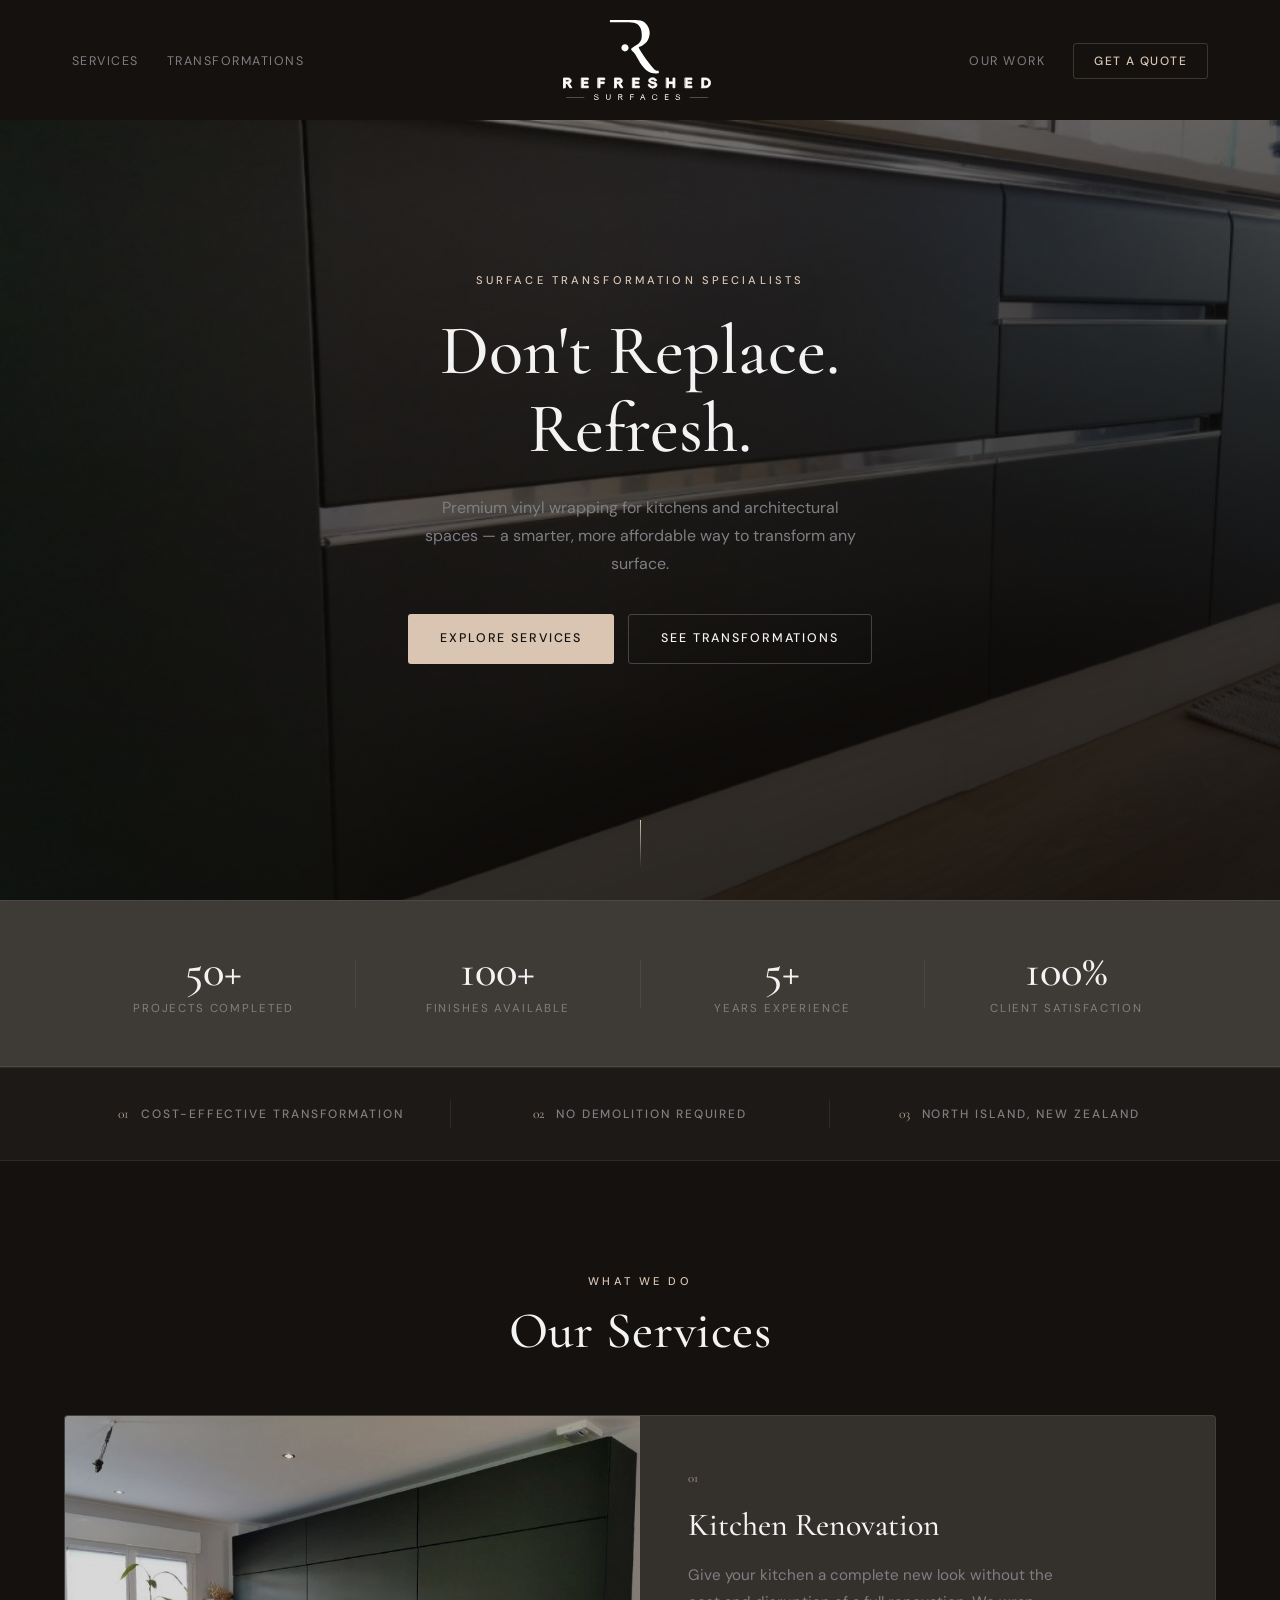
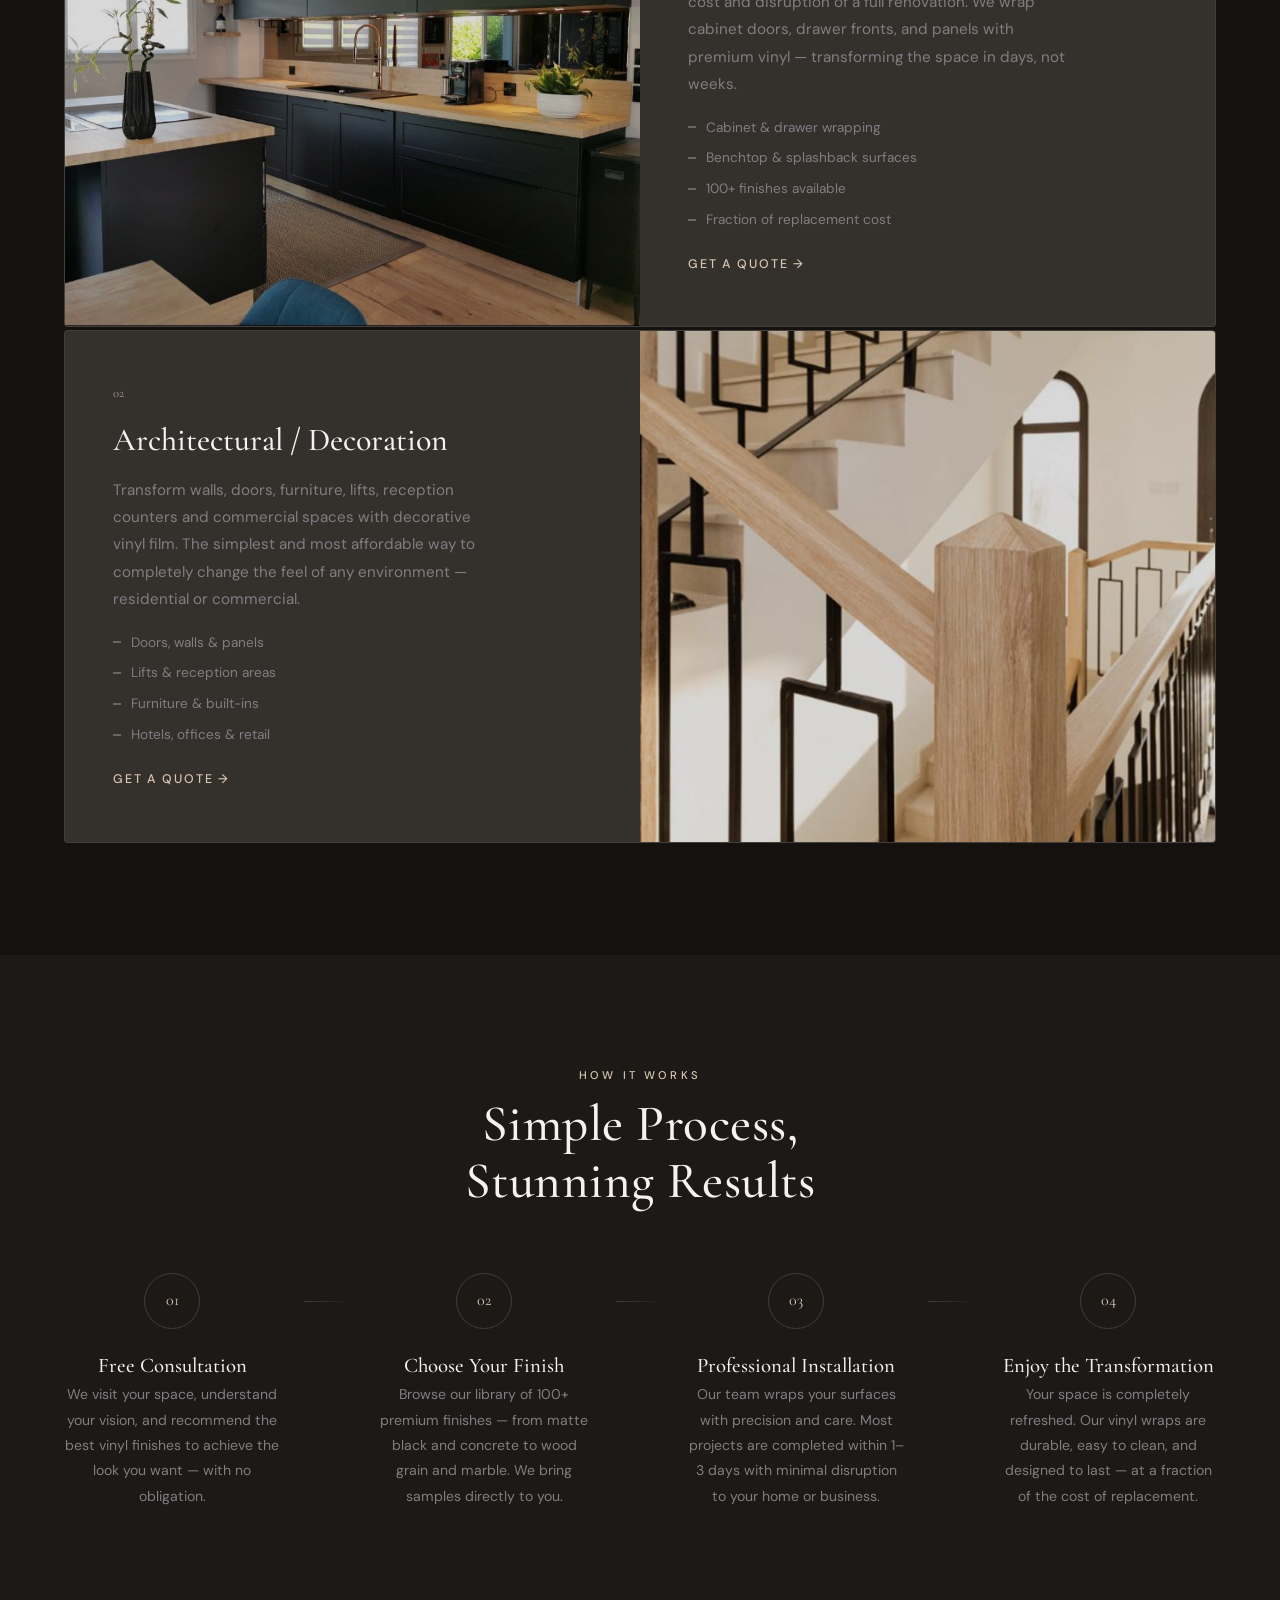
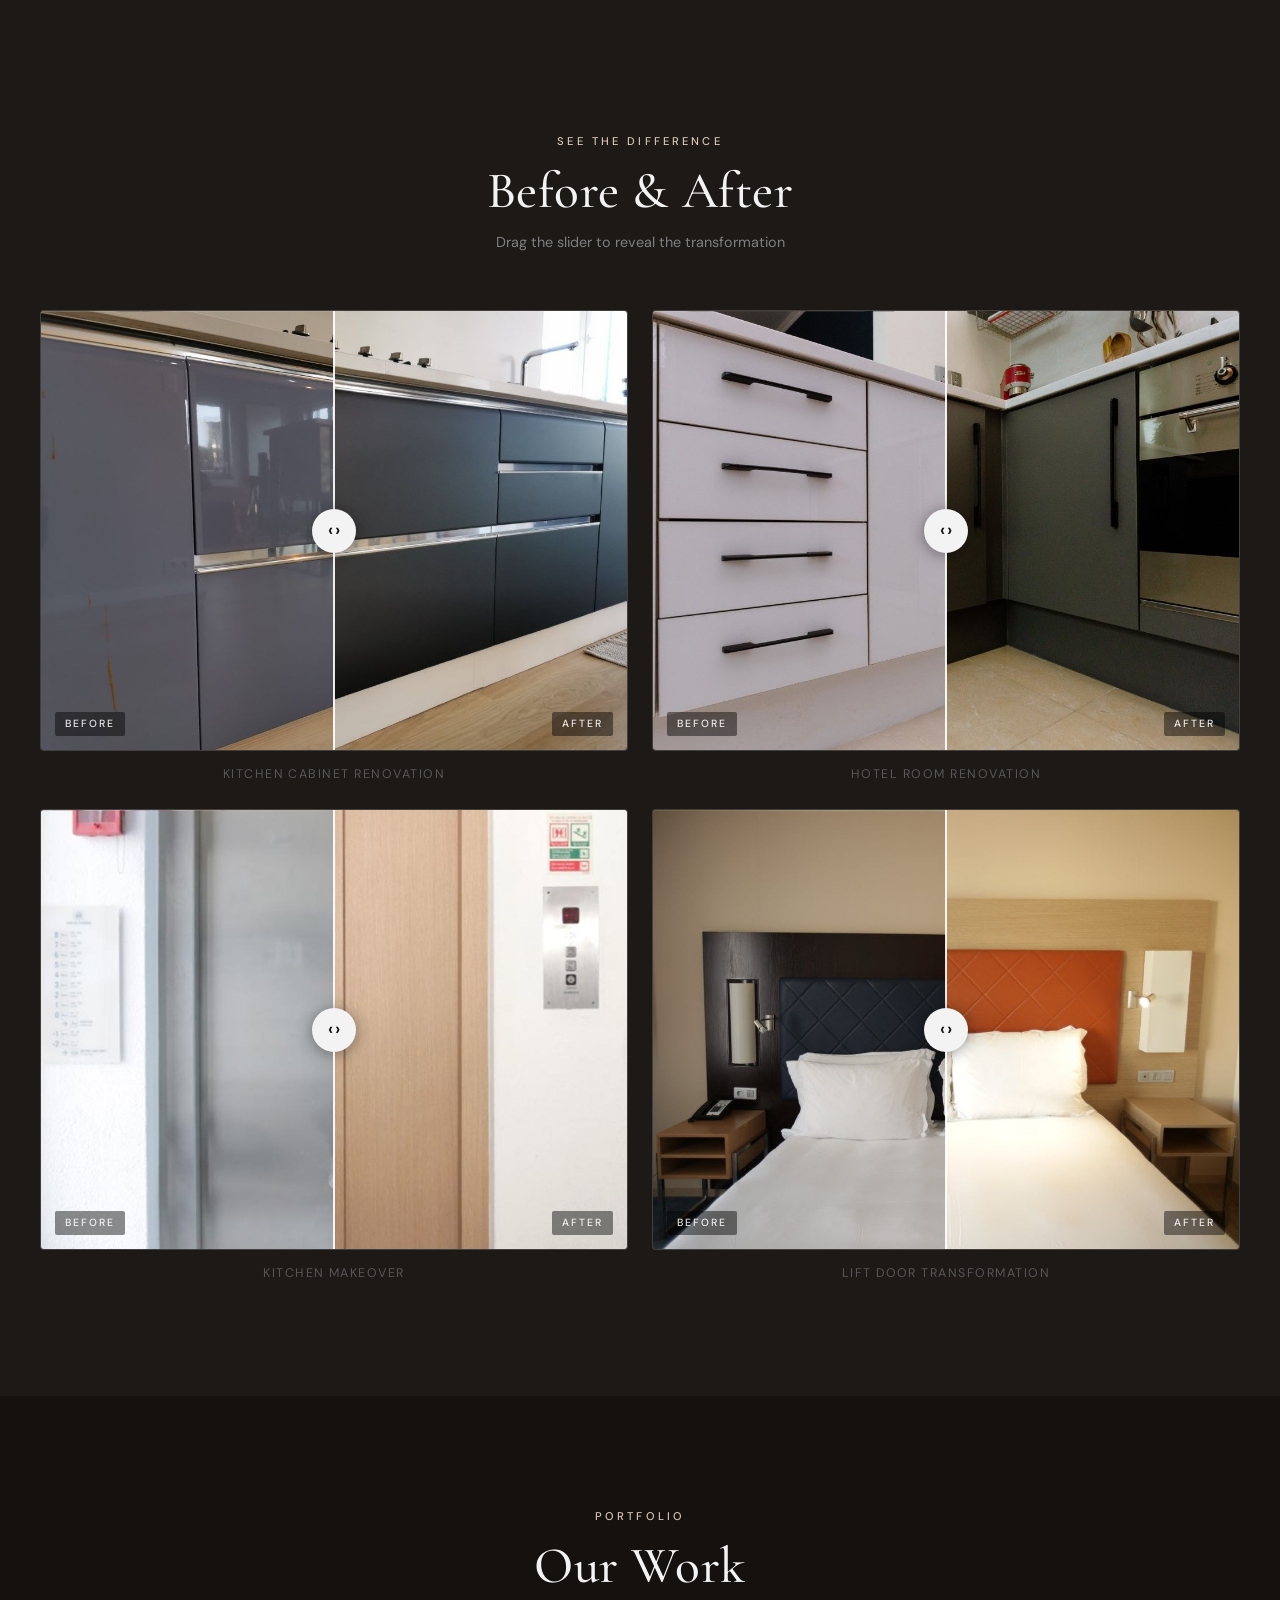
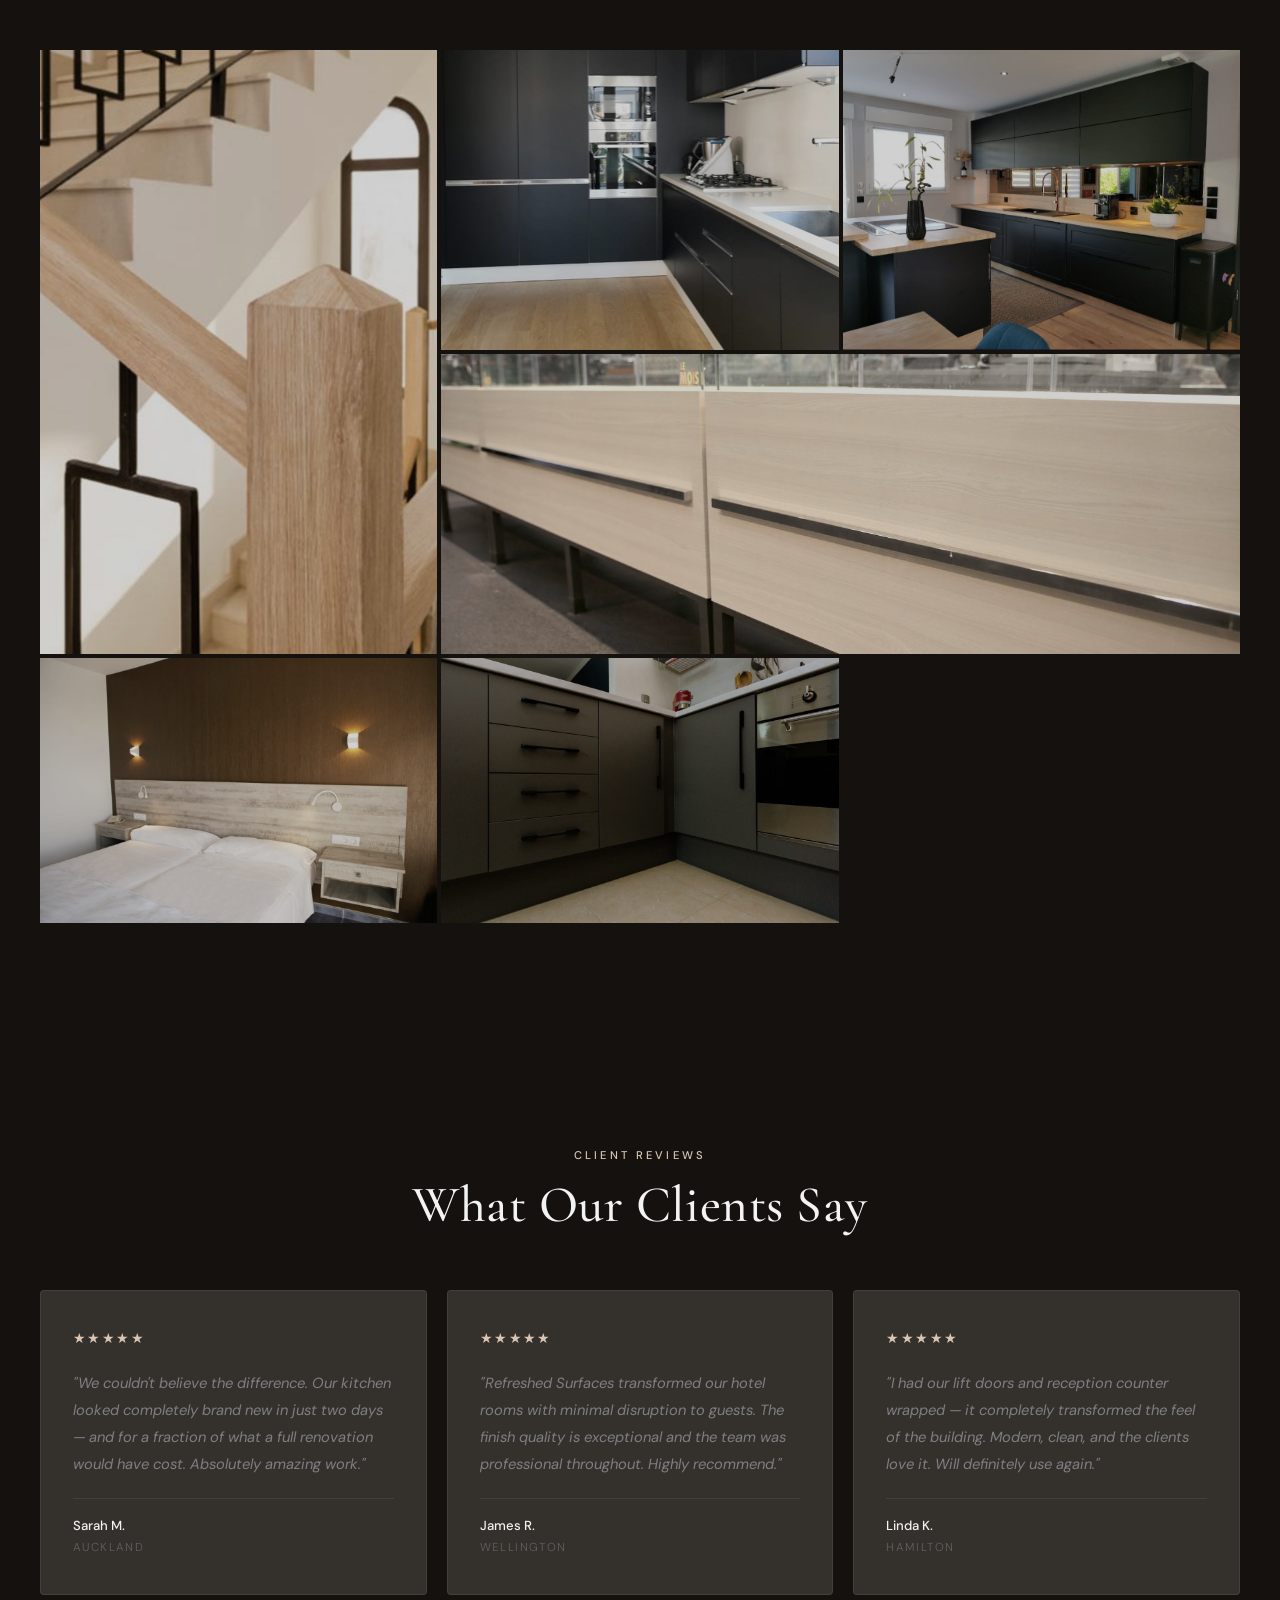
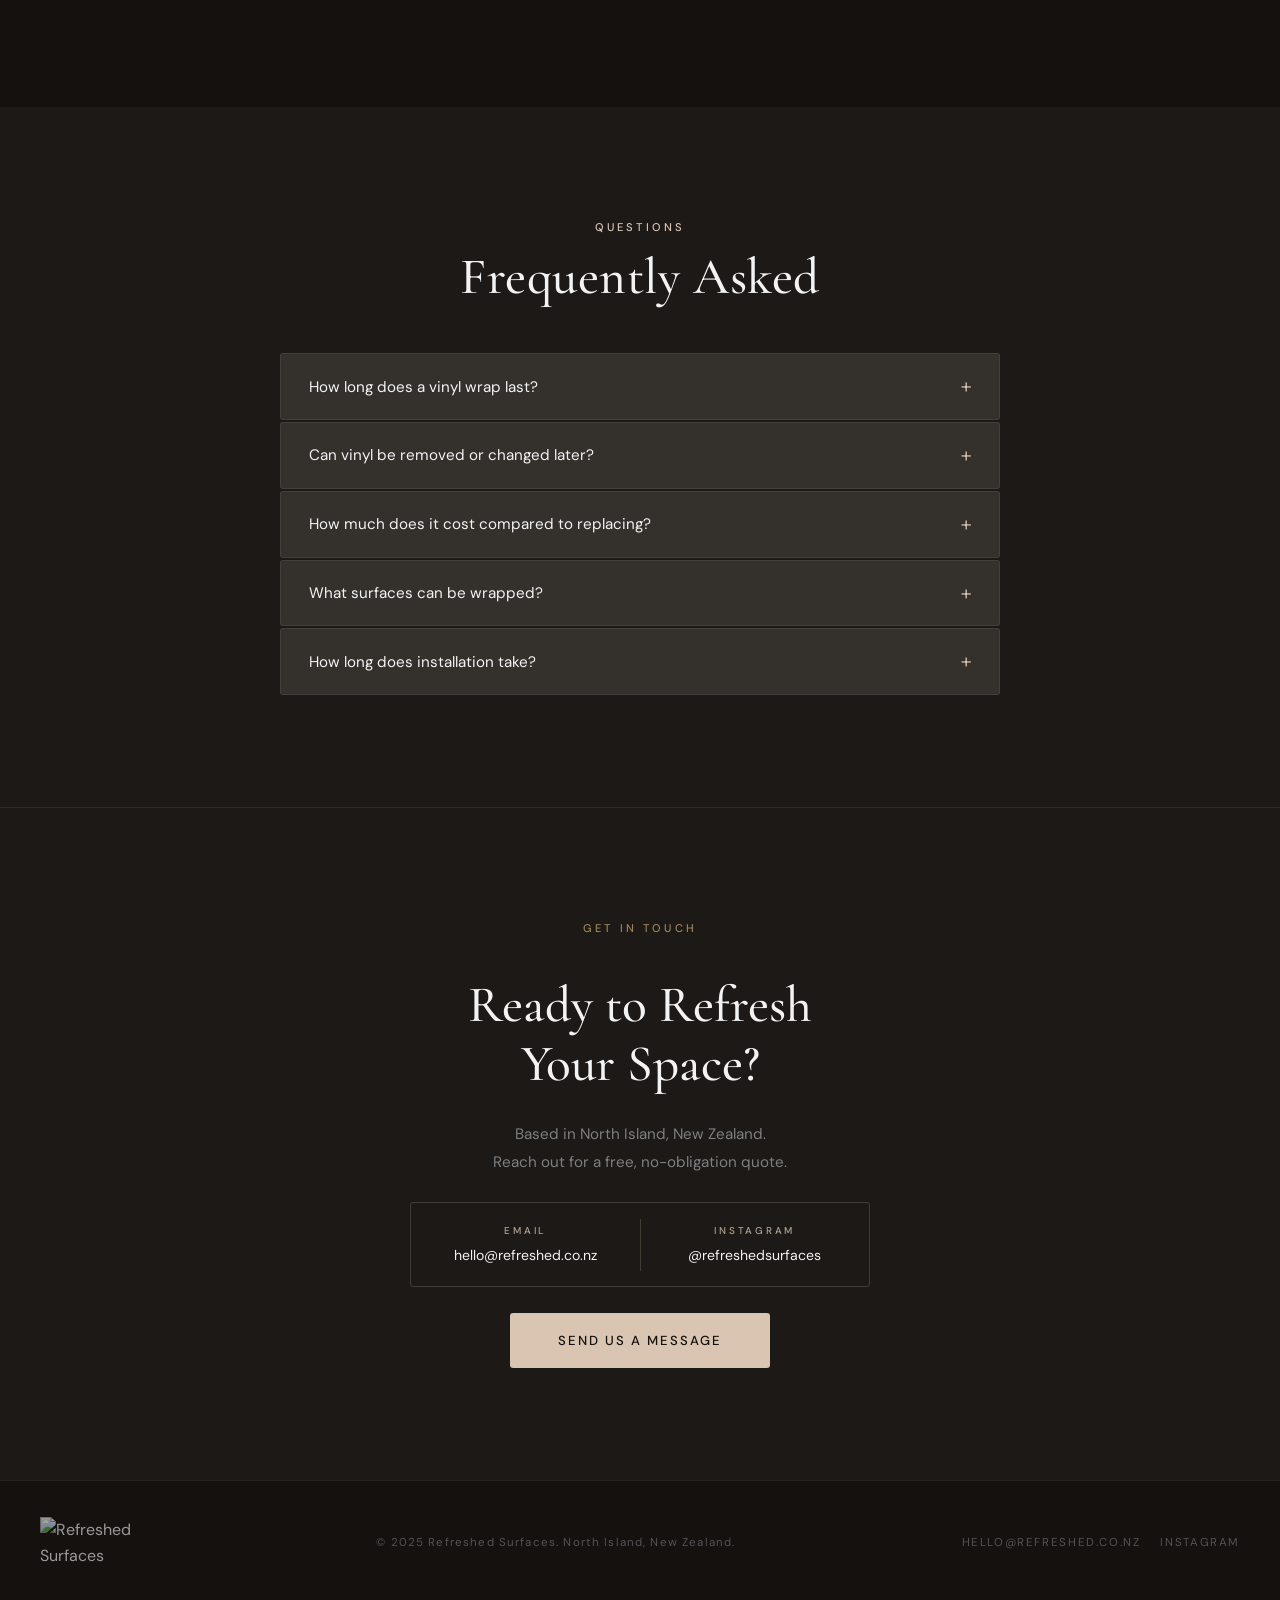
==== commit dd426256: "." ====
--- a/index1.html
+++ b/index1.html
@@ -22,7 +22,7 @@
         <li><a href="#transformations" class="nav-link">Transformations</a></li>
       </ul>
       <a href="#hero" class="nav-logo-wrap">
-        <img src="images/logo/other-option/logo-black.svg" alt="Refreshed Surfaces" class="nav-logo" />
+        <img src="images/logo/other-option/logo-white.svg" alt="Refreshed Surfaces" class="nav-logo" />
       </a>
       <ul class="nav-links nav-links--right">
         <li><a href="#work" class="nav-link">Our Work</a></li>
--- a/css/styles.css
+++ b/css/styles.css
@@ -171,7 +171,7 @@
   padding: 20px 32px;
 }
 
-.nav-logo { width: 148px; height: auto; filter: invert(1) sepia(0.1) brightness(0.88); transition: opacity 0.3s; }
+.nav-logo { width: 148px; height: auto; transition: opacity 0.3s; }
 .nav-logo:hover { opacity: 0.75; }
 
 .nav-links { display: flex; align-items: center; gap: 28px; }
@@ -563,7 +563,7 @@
   display: flex; align-items: center; justify-content: space-between;
   gap: 20px; flex-wrap: wrap;
 }
-.footer-logo { width: 110px; filter: invert(1) sepia(0.1) brightness(0.55); opacity: 0.5; }
+.footer-logo { width: 110px; opacity: 0.6; }
 .footer-copy { font-size: 0.72rem; font-weight: 400; letter-spacing: 0.1em; color: var(--text-muted); }
 .footer-links { display: flex; gap: 20px; }
 .footer-link { font-size: 0.72rem; font-weight: 400; letter-spacing: 0.14em; text-transform: uppercase; color: var(--text-muted); transition: color var(--tr); }
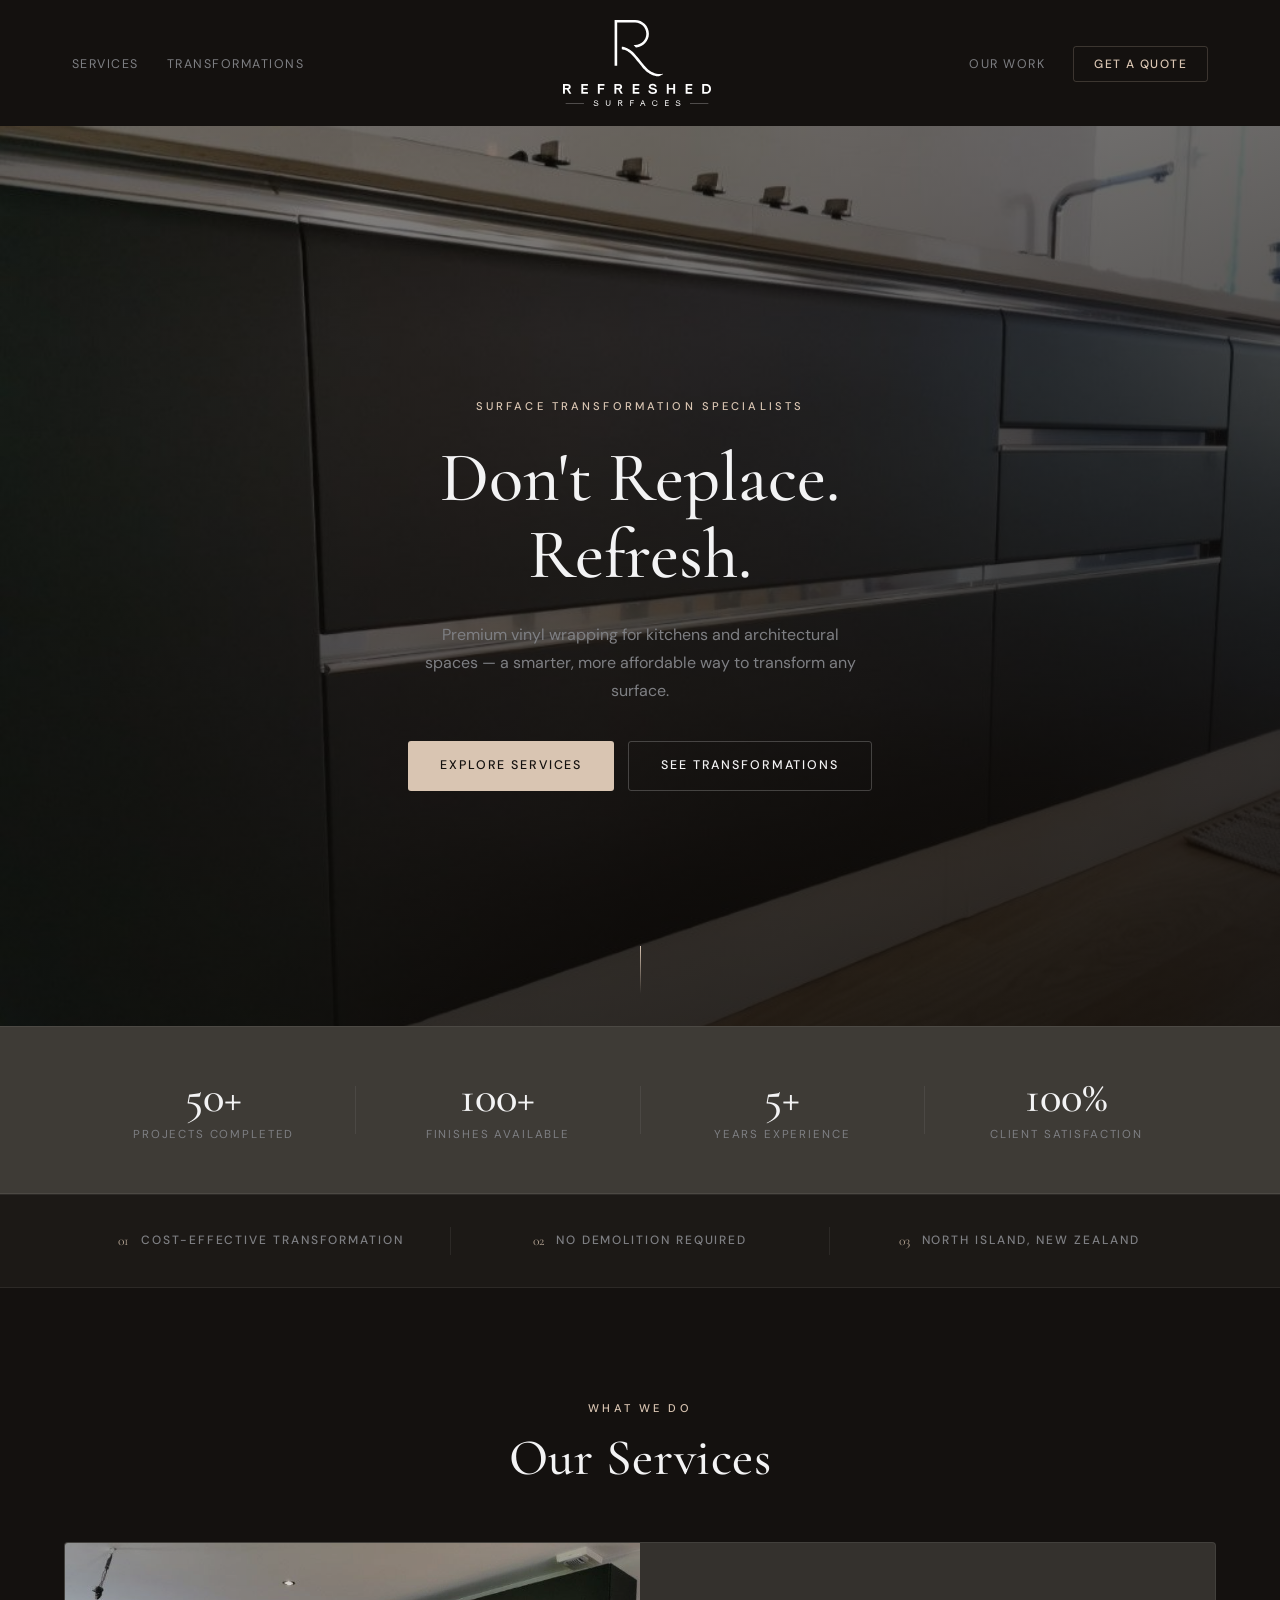
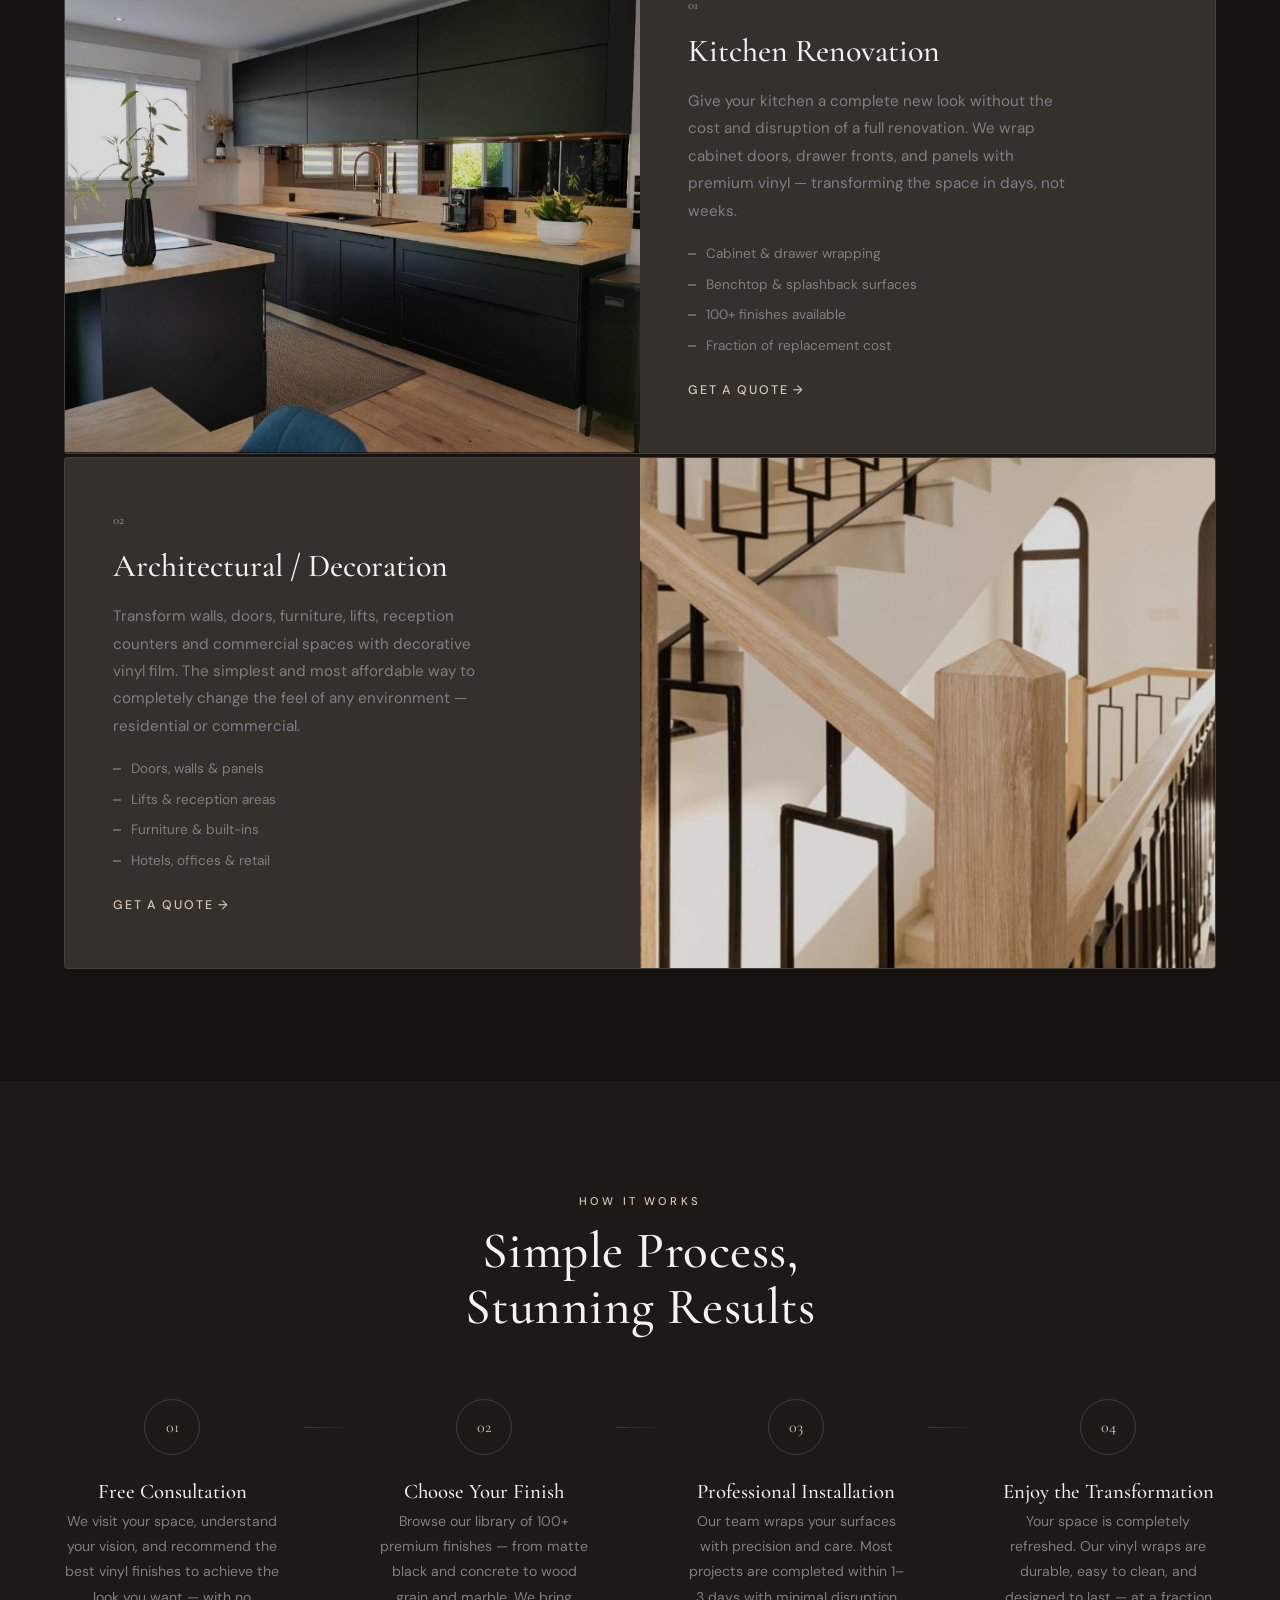
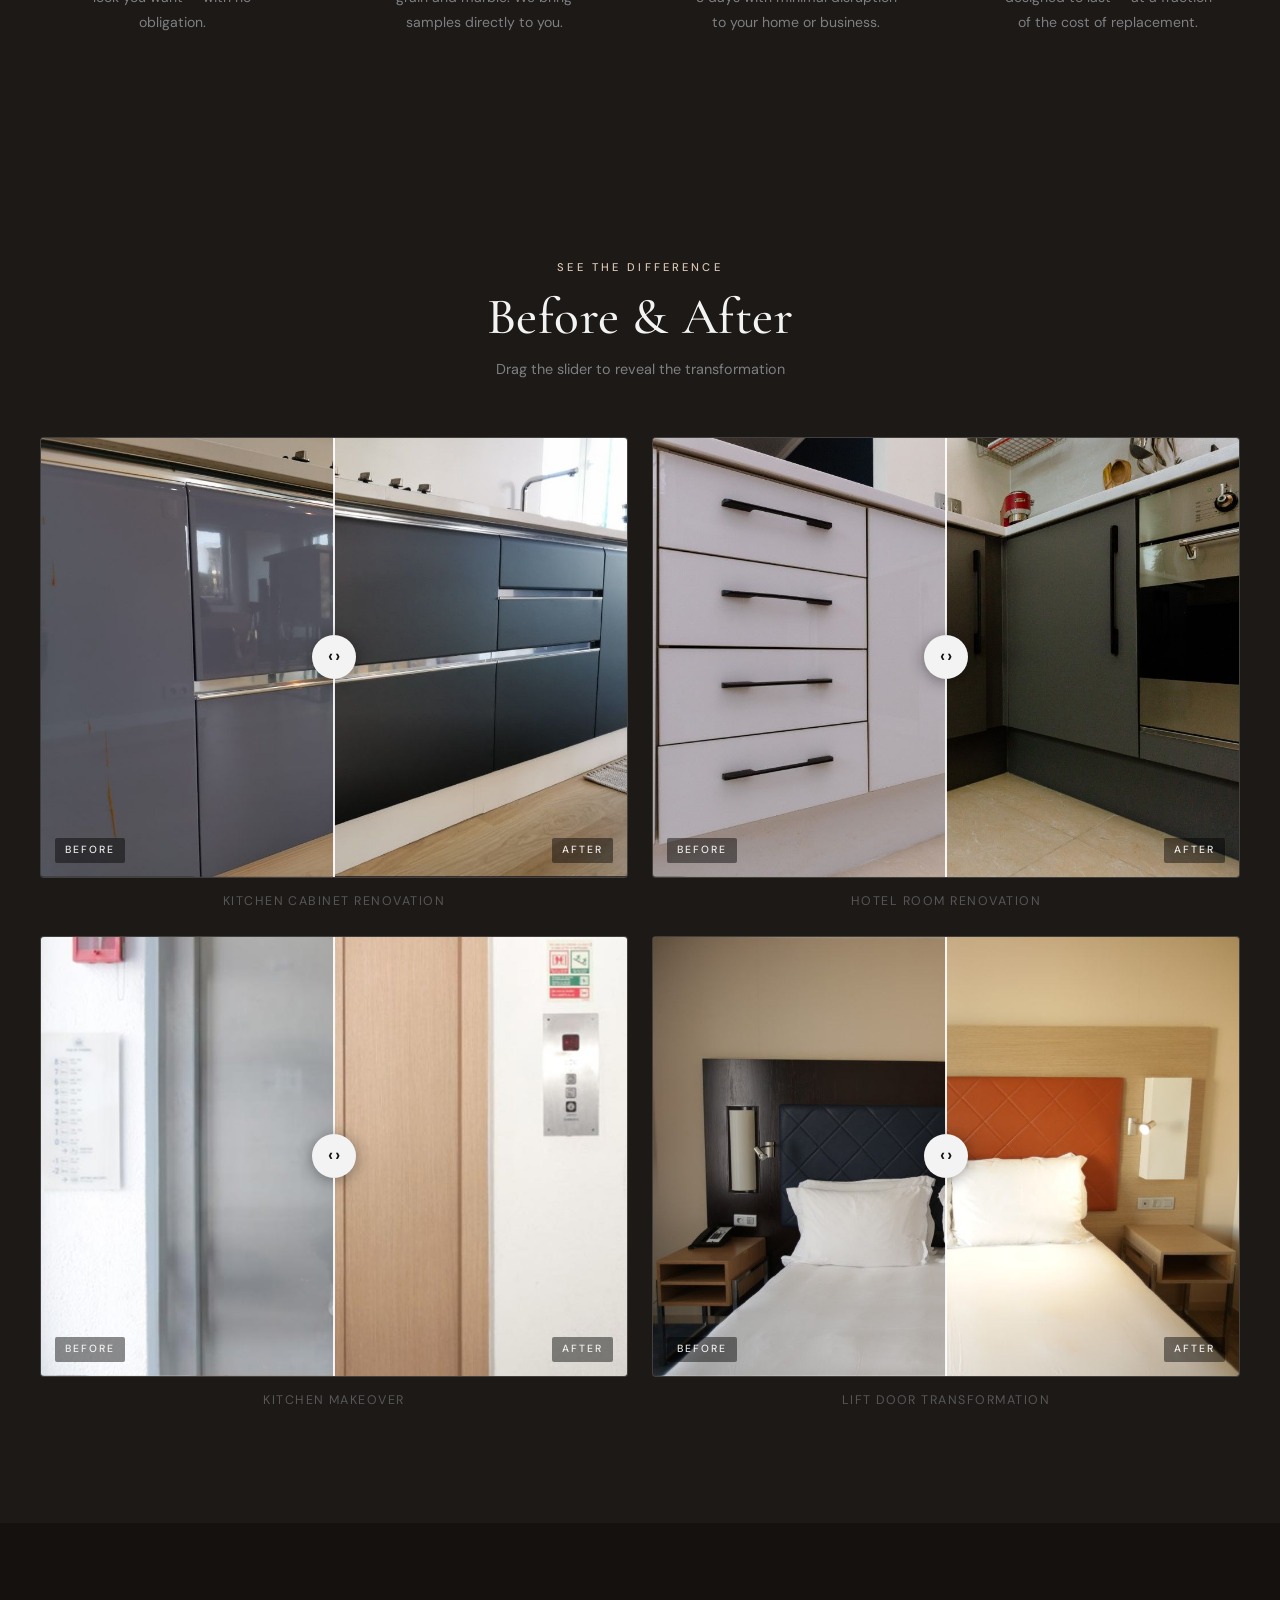
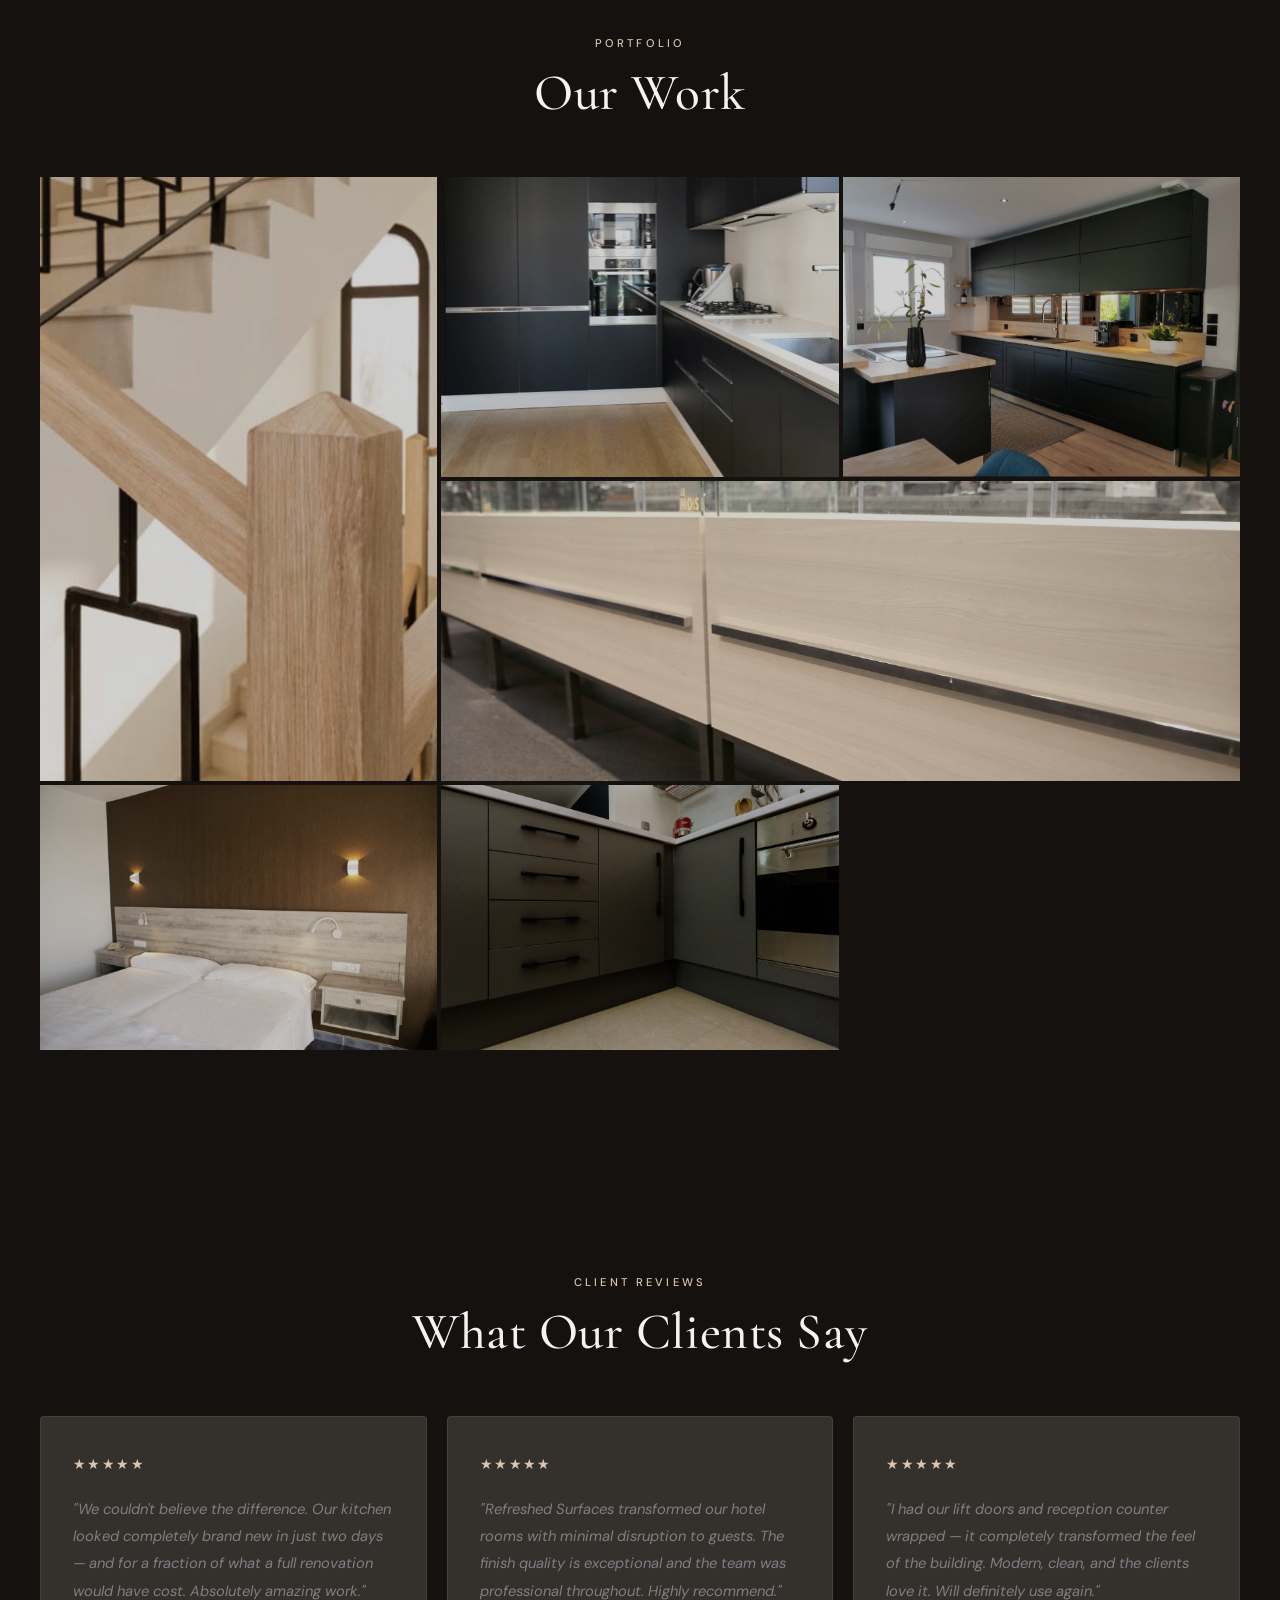
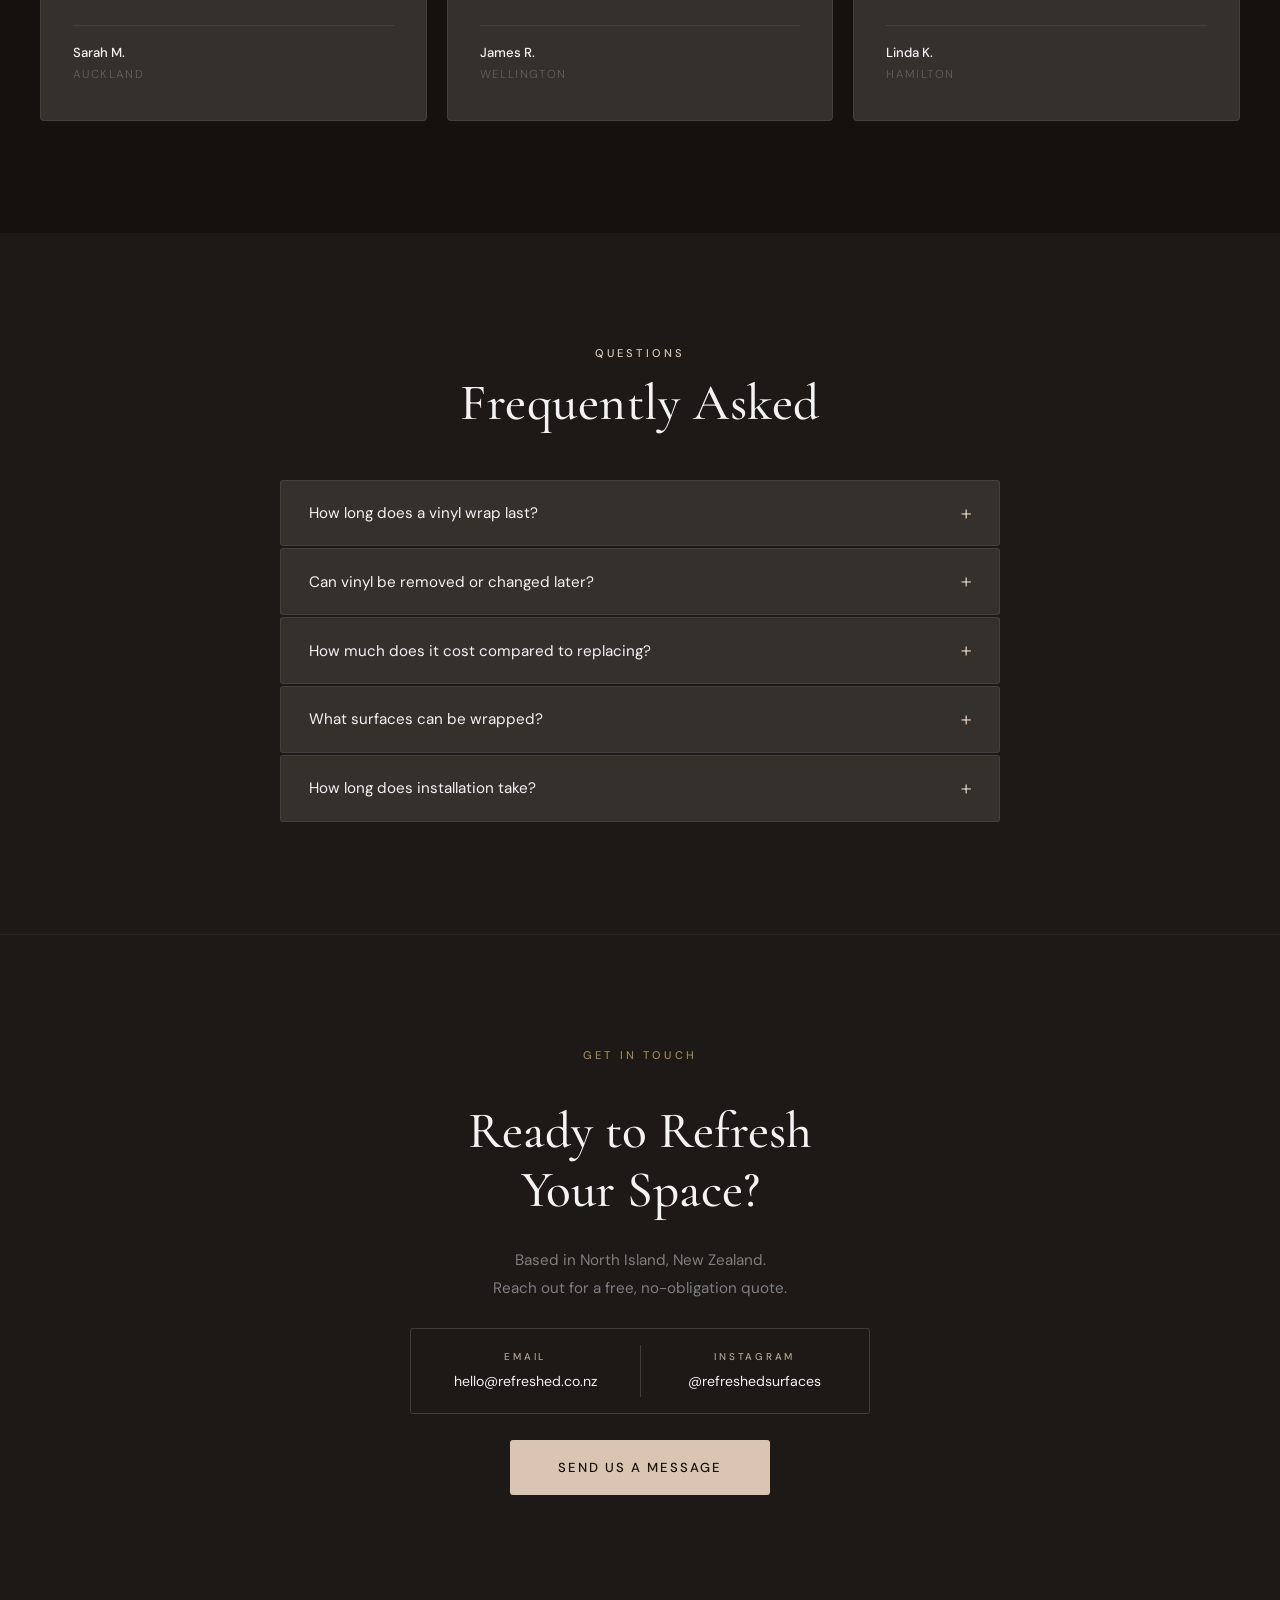
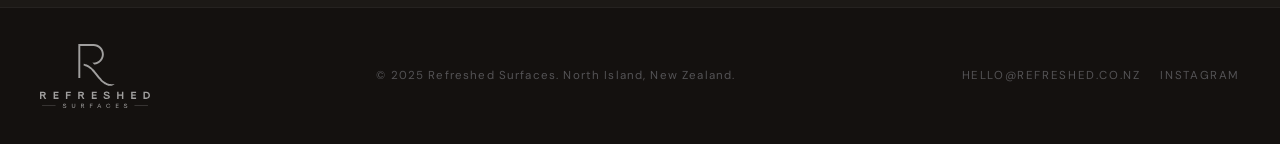
==== commit dde7fd96: "header fixed" ====
--- a/index1.html
+++ b/index1.html
@@ -22,7 +22,7 @@
         <li><a href="#transformations" class="nav-link">Transformations</a></li>
       </ul>
       <a href="#hero" class="nav-logo-wrap">
-        <img src="images/logo/other-option/logo-white.svg" alt="Refreshed Surfaces" class="nav-logo" />
+        <img src="images/logo/logo-white.svg" alt="Refreshed Surfaces" class="nav-logo" />
       </a>
       <ul class="nav-links nav-links--right">
         <li><a href="#work" class="nav-link">Our Work</a></li>
@@ -467,7 +467,7 @@
   ============================================================ -->
   <footer class="footer">
     <div class="footer-inner">
-      <img src="images/logo/Logo-White.svg" alt="Refreshed Surfaces" class="footer-logo" />
+      <img src="images/logo/logo-white.svg" alt="Refreshed Surfaces" class="footer-logo" />
       <span class="footer-copy">© 2025 Refreshed Surfaces. North Island, New Zealand.</span>
       <div class="footer-links">
         <a href="mailto:hello@refreshed.co.nz" class="footer-link">hello@refreshed.co.nz</a>
@@ -497,11 +497,32 @@
   <script>
 
     /* ============================================================
-       NAVBAR — fundo sólido ao rolar
+       NAVBAR — esconde ao rolar para baixo, aparece ao rolar para cima
     ============================================================ */
     const navbar = document.getElementById('navbar');
+    let lastScroll = 0;
+
     window.addEventListener('scroll', () => {
-      navbar.classList.toggle('navbar--scrolled', window.scrollY > 60);
+      const currentScroll = window.scrollY;
+
+      /* Sempre visível no topo da página */
+      if (currentScroll <= 80) {
+        navbar.classList.remove('navbar--hidden');
+        navbar.classList.remove('navbar--scrolled');
+        return;
+      }
+
+      /* Rolando para baixo — esconde */
+      if (currentScroll > lastScroll) {
+        navbar.classList.add('navbar--hidden');
+      } 
+      /* Rolando para cima — mostra */
+      else {
+        navbar.classList.remove('navbar--hidden');
+        navbar.classList.add('navbar--scrolled');
+      }
+
+      lastScroll = currentScroll;
     });
 
     /* ============================================================
--- a/css/styles.css
+++ b/css/styles.css
@@ -150,10 +150,7 @@
    SEÇÃO 4 — NAVBAR
 ================================================================ */
 .navbar {
-  position: fixed;
-  top: 0;
-  left: 0;
-  right: 0;
+  position: relative;              /* Rola normalmente com a página */
   width: 100%;
   z-index: 9999;
   background: #14110f;
@@ -225,11 +222,13 @@
   display: flex;
   align-items: center;
   justify-content: center;
+  overflow: hidden;                    /* Contém a imagem dentro do hero */
+  isolation: isolate;                  /* Cria stacking context sem quebrar o fixed da navbar */
 }
 .hero-bg {
-  position: fixed;                     /* Fixed junto com a navbar — fica no lugar */
+  position: absolute;                  /* Contido dentro do hero */
   inset: 0;
-  z-index: -1;                         /* Atrás de tudo */
+  z-index: 0;
 }
 .hero-bg-img {
   width: 100%; height: 100%;
@@ -237,7 +236,6 @@
 }
 .hero-overlay {
   position: absolute; inset: 0; z-index: 1;
-  /* Overlay mais escuro compensa a remoção do filter na imagem */
   background: linear-gradient(160deg, rgba(14,11,9,0.45) 0%, rgba(14,11,9,0.72) 55%, rgba(14,11,9,0.90) 100%);
 }
 .hero-content {
